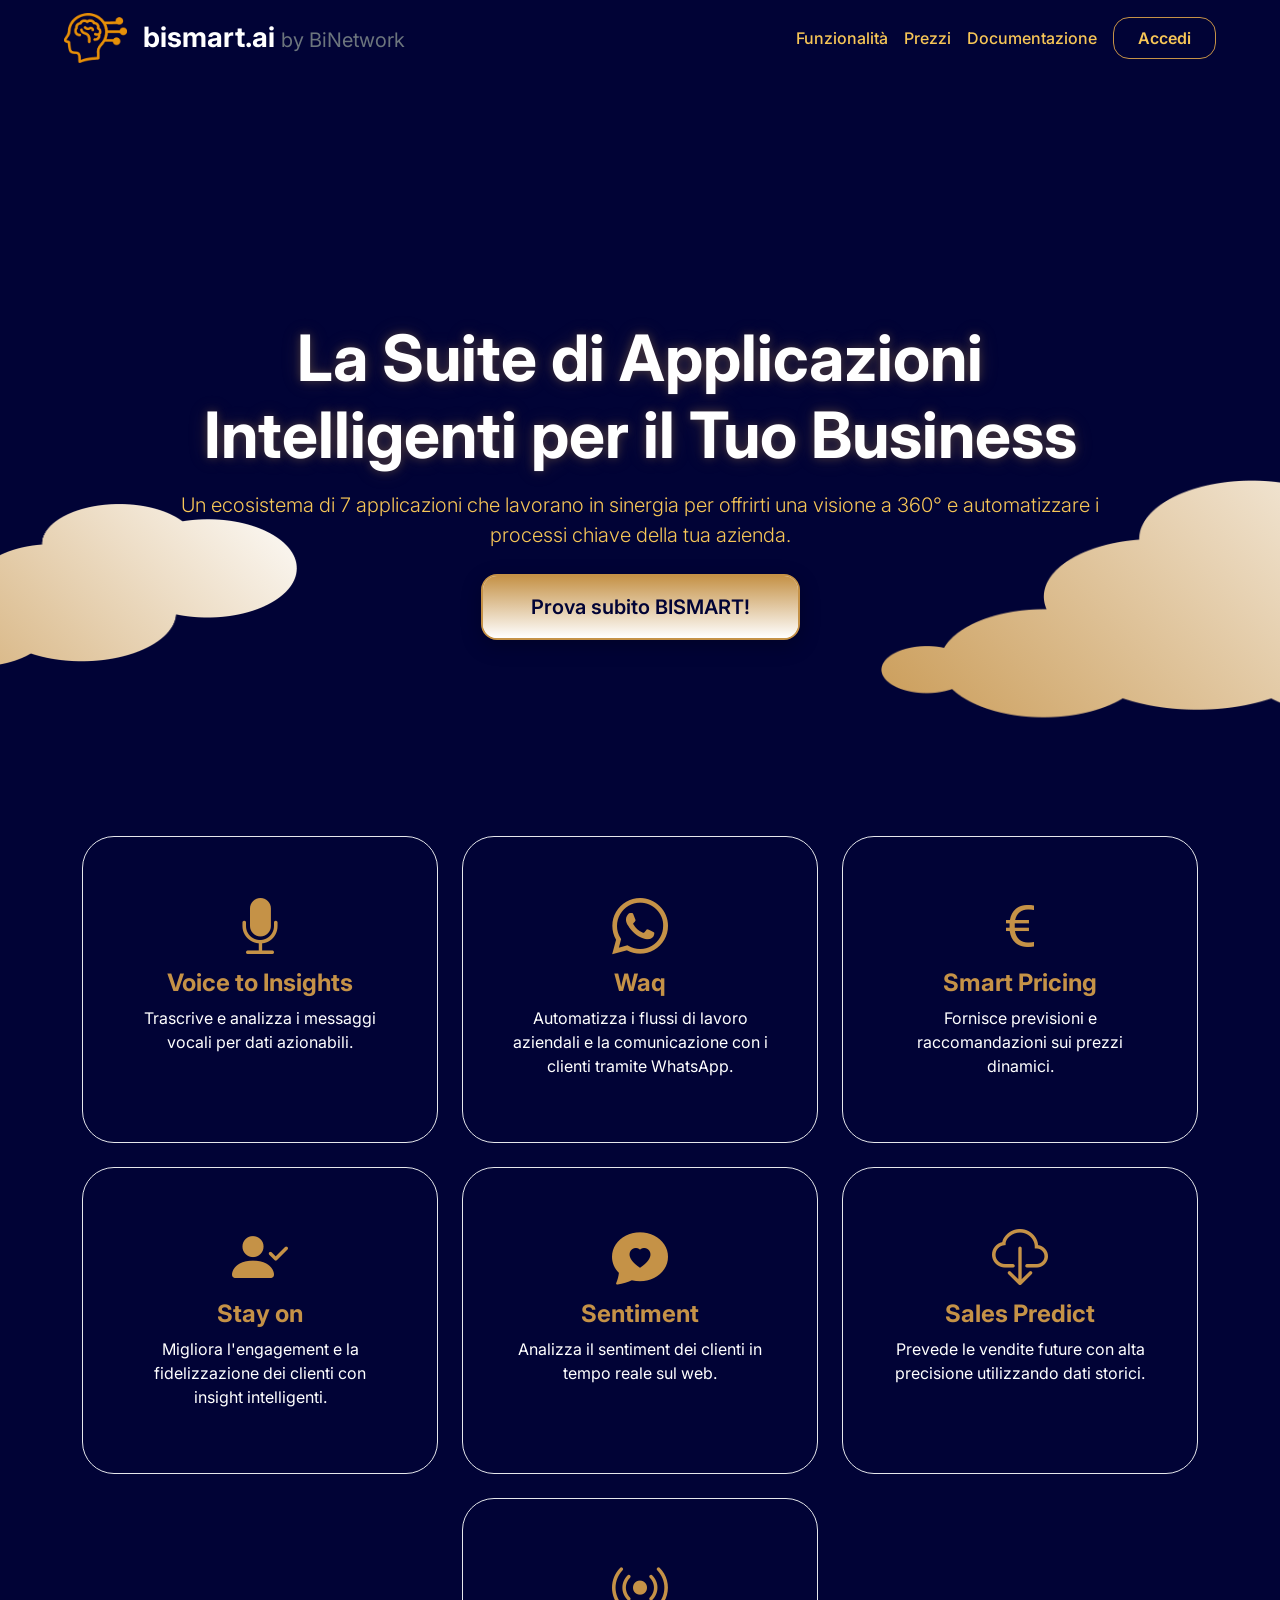
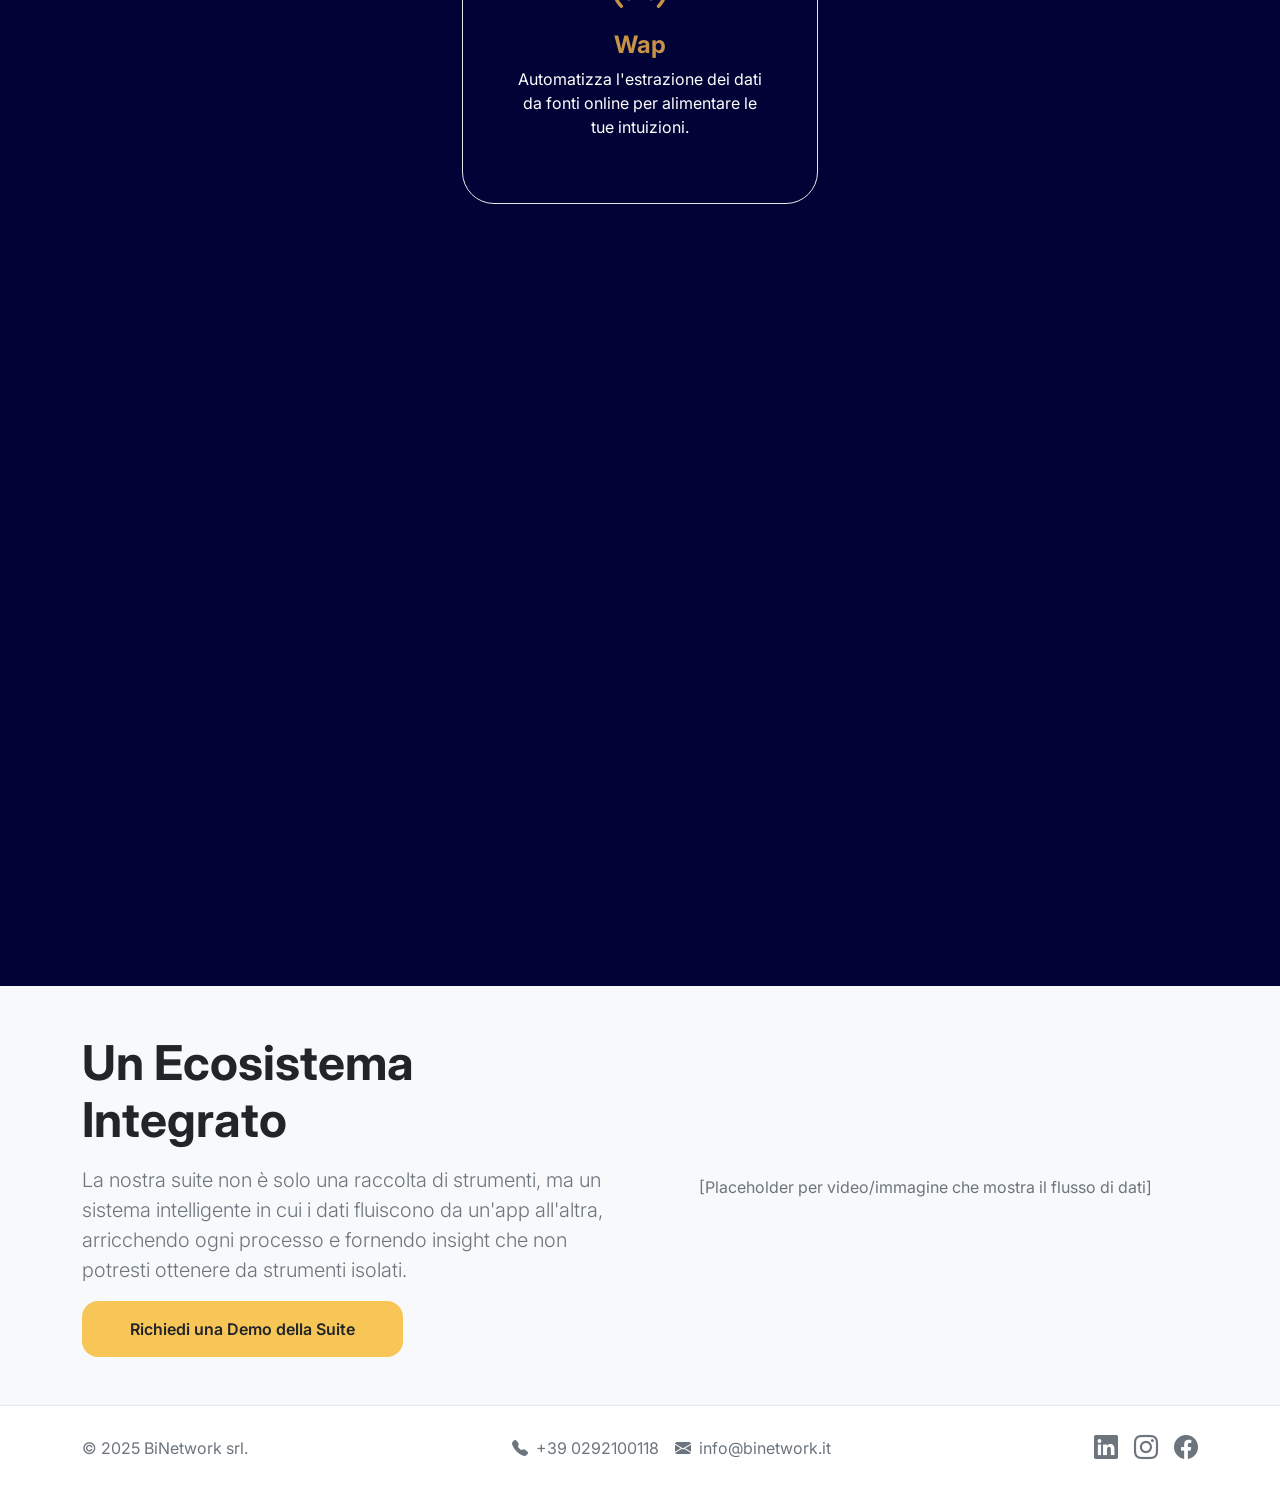
==== index.html @ 1cfdc27f "rimosso colore sfondo alle card" ====
<!DOCTYPE html>
<html lang="it" class="scroll-smooth">
<head>
    <meta charset="UTF-8">
    <meta name="viewport" content="width=device-width, initial-scale=1.0">
    <title>BiSmart - La Suite di Applicazioni Intelligenti</title>
    <link href="https://cdn.jsdelivr.net/npm/bootstrap@5.3.0/dist/css/bootstrap.min.css" rel="stylesheet">
    <link rel="stylesheet" href="https://cdn.jsdelivr.net/npm/bootstrap-icons@1.11.3/font/bootstrap-icons.min.css">
    <link href="https://fonts.googleapis.com/css2?family=Inter:wght@400;500;600;700&display=swap" rel="stylesheet">
    <link rel="stylesheet" href="style.css">
    <link rel="stylesheet" href="landing_page.css">
</head>
<body class="color-bg-primary">

    <nav class="navbar bg-transparent px-custom">
        <a class="navbar-brand d-flex align-items-center me-auto gap-3" href="#">
            <img src="images/logo_trasparente.png" alt="BiSmart Logo" height="50px">
            <h1 class="fs-3 fw-bold tracking-tight color-text-white">bismart.ai  <span class="fw-normal fs-5 color-text-secondary"> by BiNetwork</span></h1>
        </a>
        <div class="d-flex gap-3">
            <a href="#funzionalita" class="nav-link color-text-gold-light">Funzionalità</a>
            <a href="#prezzi" class="nav-link color-text-gold-light">Prezzi</a>
            <a href="#documentazione" class="nav-link color-text-gold-light">Documentazione</a>
            <a href="demo.html" class="btn btn-outline-secondary color-text-gold-light fw-semibold py-2 px-4 rounded-4 transition duration-300 color-btn-border">Accedi</a>
        </div>
    </nav>

    <div class="page-content-wrapper">
        <header class="hero-section text-center px-custom">
        <div class="container">
            <div class="hero-side-image hero-side-image-left">
                <div class="animated-wrapper">
                    <!-- <img src="Frame_15.svg" alt="Bar Chart Icon" > -->
                    <div class="cloud undefined" style="mask-image: url('images/cloud_sx.webp'); width: 512px;">
                        <div class="pearl pearl3"></div>
                    </div>
                </div>
            </div>
            <div class="hero-side-image hero-side-image-right">
                <div class="animated-wrapper">
                    <!-- <img src="Frame_16.svg" alt="Bar Chart Icon"> -->
                     <div class="cloud undefined" style="mask-image:  url('images/cloud_dx.webp');width: 660px;">
                        <div class="pearl pearl3"></div>
                    </div>
                </div>
            </div>
            <div style="max-width: 1000px;">
                <h1 class="display-3 fw-bolder mb-3 color-text-white text-shadow-effect">La Suite di Applicazioni Intelligenti per il Tuo Business</h1>
                <p class="lead color-text-gold-light mx-auto max-w-60rem mb-4">
                    Un ecosistema di 7 applicazioni che lavorano in sinergia per offrirti una visione a 360° e automatizzare i processi chiave della tua azienda.
                </p>
                <div class="d-flex flex-column flex-sm-row justify-content-center align-items-center gap-3">
                    <a href="#" class="btn btn-hero-primary color-text-primary fw-semibold py-3 px-5 rounded-4">
                        <span class="btn-content">Prova subito BISMART!</span>
                    </a>

                </div>
            </div>
        </div>
    </header>

    <main class="main-content">
        <section id="applicazioni" class="py-5 px-custom scroll-animate">
        <!-- <div class="container text-center mb-5">
            <h2 class="display-4 fw-bolder mb-3">Le Nostre 7 Applicazioni</h2>
            <p class="lead color-text-secondary mx-auto max-w-60rem">
                Ogni applicazione è pensata per risolvere un'esigenza specifica, ma insieme formano un ecosistema potente e integrato.
            </p>
        </div> -->
        <div class="container" style="margin-top: -120px;">
            <div class="row g-4 justify-content-center">
                <!-- Card per 7 applicazioni -->
                <div class="col-12 col-sm-6 col-lg-4">
                    <div class="card-base color-border-card p-5 rounded-5 text-center h-100 d-flex flex-column justify-content-between">
                        <div class="card-body">
                            <span class="feature-icon mb-4 color-text-gold"><i class="bi bi-mic-fill"></i></span>
                            <h3 class="fs-4 fw-bold mb-2 color-text-gold">Voice to Insights</h3>
                            <p class="color-text-white">Trascrive e analizza i messaggi vocali per dati azionabili.</p>
                        </div>
                        <!-- <a href="#" class="btn btn-link color-text-primary fw-semibold">Scopri di più</a> -->
                    </div>
                </div>
                <!-- Ripeti la card per le altre 6 applicazioni -->
                 <div class="col-12 col-sm-6 col-lg-4">
                    <div class="card-base color-border-card p-5 rounded-5 text-center h-100 d-flex flex-column justify-content-between">
                        <div class="card-body">
                            <span class="feature-icon mb-4 color-text-gold"><i class="bi bi-whatsapp"></i></span>
                            <h3 class="fs-4 fw-bold mb-2 color-text-gold">Waq</h3>
                            <p class="color-text-white">Automatizza i flussi di lavoro aziendali e la comunicazione con i clienti tramite WhatsApp.</p>
                        </div>
                         <!-- <a href="#" class="btn btn-link color-text-primary fw-semibold">Scopri di più</a> -->
                    </div>
                </div>
                 <div class="col-12 col-sm-6 col-lg-4">
                    <div class="card-base color-border-card p-5 rounded-5 text-center h-100 d-flex flex-column justify-content-between">
                        <div class="card-body">
                            <span class="feature-icon mb-4 color-text-gold"><i class="bi bi-currency-euro"></i></span>
                            <h3 class="fs-4 fw-bold mb-2 color-text-gold">Smart Pricing</h3>
                            <p class="color-text-white">Fornisce previsioni e raccomandazioni sui prezzi dinamici.</p>
                        </div>
                         <!-- <a href="#" class="btn btn-link color-text-primary fw-semibold">Scopri di più</a> -->
                    </div>
                </div>
                 <div class="col-12 col-sm-6 col-lg-4">
                    <div class="card-base color-border-card p-5 rounded-5 text-center h-100 d-flex flex-column justify-content-between">
                        <div class="card-body">
                            <span class="feature-icon mb-4 color-text-gold"><i class="bi bi-person-check-fill"></i></span>
                            <h3 class="fs-4 fw-bold mb-2 color-text-gold">Stay on</h3>
                            <p class="color-text-white">Migliora l'engagement e la fidelizzazione dei clienti con insight intelligenti.</p>
                        </div>
                         <!-- <a href="#" class="btn btn-link color-text-primary fw-semibold">Scopri di più</a> -->
                    </div>
                </div>
                 <div class="col-12 col-sm-6 col-lg-4">
                    <div class="card-base color-border-card p-5 rounded-5 text-center h-100 d-flex flex-column justify-content-between">
                        <div class="card-body">
                            <span class="feature-icon mb-4 color-text-gold"><i class="bi bi-chat-heart-fill"></i></span>
                            <h3 class="fs-4 fw-bold mb-2 color-text-gold">Sentiment</h3>
                            <p class="color-text-white">Analizza il sentiment dei clienti in tempo reale sul web.</p>
                        </div>
                         <!-- <a href="#" class="btn btn-link color-text-primary fw-semibold">Scopri di più</a> -->
                    </div>
                </div>
                 <div class="col-12 col-sm-6 col-lg-4">
                    <div class="card-base color-border-card p-5 rounded-5 text-center h-100 d-flex flex-column justify-content-between">
                        <div class="card-body">
                            <span class="feature-icon mb-4 color-text-gold"><i class="bi bi-cloud-download"></i></span>
                            <h3 class="fs-4 fw-bold mb-2 color-text-gold">Sales Predict</h3>
                            <p class="color-text-white">Prevede le vendite future con alta precisione utilizzando dati storici.</p>
                        </div>
                         <!-- <a href="#" class="btn btn-link color-text-primary fw-semibold">Scopri di più</a> -->
                    </div>
                </div>
                 <div class="col-12 col-sm-6 col-lg-4">
                    <div class="card-base color-border-card p-5 rounded-5 text-center h-100 d-flex flex-column justify-content-between">
                        <div class="card-body">
                            <span class="feature-icon mb-4 color-text-gold"><i class="bi bi-broadcast"></i></span>
                            <h3 class="fs-4 fw-bold mb-2 color-text-gold">Wap</h3>
                            <p class="color-text-white">Automatizza l'estrazione dei dati da fonti online per alimentare le tue intuizioni.</p>
                        </div>
                         <!-- <a href="#" class="btn btn-link color-text-primary fw-semibold">Scopri di più</a> -->
                    </div>
                </div>
            </div>
        </div>
    </section>

    <section id="use-cases" class="py-5 px-custom scroll-animate" style="visibility: hidden;">
        <div class="container text-center mb-5">
            <h2 class="display-4 fw-bolder mb-3">Casi d'Uso Integrati</h2>
            <p class="lead color-text-secondary mx-auto max-w-60rem">
                Scopri come le applicazioni BiSmart lavorano in sinergia per ottimizzare i tuoi processi aziendali.
            </p>
        </div>
        <div class="container">
            <div class="row">
                <div class="col-lg-8 mx-auto">
                    <div class="video-display-area color-bg-card color-border-card p-3 rounded-4 mb-4">
                        <!-- Placeholder for video/image content -->
                        <div id="video-content-1" class="video-content active">
                            <img src="https://via.placeholder.com/700x400/007bff/ffffff?text=Video+Caso+d'Uso+1" alt="Caso d'Uso 1" class="img-fluid rounded-3">
                            <p class="color-text-secondary mt-3">Descrizione del caso d'uso 1: Come Voice to Insights e Waq migliorano la comunicazione.</p>
                        </div>
                        <div id="video-content-2" class="video-content">
                            <img src="https://via.placeholder.com/700x400/28a745/ffffff?text=Video+Caso+d'Uso+2" alt="Caso d'Uso 2" class="img-fluid rounded-3">
                            <p class="color-text-secondary mt-3">Descrizione del caso d'uso 2: Ottimizzazione dei prezzi con Smart Pricing e Sales Predict.</p>
                        </div>
                        <div id="video-content-3" class="video-content">
                            <img src="https://via.placeholder.com/700x400/ffc107/ffffff?text=Video+Caso+d'Uso+3" alt="Caso d'Uso 3" class="img-fluid rounded-3">
                            <p class="color-text-secondary mt-3">Descrizione del caso d'uso 3: Analisi del sentiment e fidelizzazione clienti con Sentiment e Stay on.</p>
                        </div>
                    </div>
                    <div class="tabs-container d-flex justify-content-center flex-wrap gap-2">
                        <button class="tab-button btn btn-outline-secondary active" data-target="video-content-1">Comunicazione Integrata</button>
                        <button class="tab-button btn btn-outline-secondary" data-target="video-content-2">Strategie di Vendita</button>
                        <button class="tab-button btn btn-outline-secondary" data-target="video-content-3">Customer Experience</button>
                    </div>
                </div>
            </div>
        </div>
    </section>

    <section id="suite" class="py-5 px-custom bg-light scroll-animate">
        <div class="container">
            <div class="row align-items-center">
                <div class="col-md-6">
                    <h2 class="display-5 fw-bolder mb-3">Un Ecosistema Integrato</h2>
                    <p class="lead color-text-secondary">La nostra suite non è solo una raccolta di strumenti, ma un sistema intelligente in cui i dati fluiscono da un'app all'altra, arricchendo ogni processo e fornendo insight che non potresti ottenere da strumenti isolati.</p>
                    <a href="demo.html" class="btn btn-primary color-bg-primary-btn fw-semibold py-3 px-5 rounded-4">Richiedi una Demo della Suite</a>
                </div>
                <div class="col-md-6 text-center">
                    <!-- Placeholder for an image or video -->
                    <p class="color-text-secondary">[Placeholder per video/immagine che mostra il flusso di dati]</p>
                </div>
            </div>
        </div>
            </section>
        </main>
    </div>

    <footer class="footer color-bg-primary py-4 px-custom">        <div class="container d-flex flex-column flex-md-row justify-content-between align-items-center">
            <div class="d-flex flex-column flex-md-row align-items-center mb-3 mb-md-0">
                <p class="mb-0 color-text-secondary">&copy; 2025 BiNetwork srl.</p>
            </div>
            <div class="d-flex flex-column flex-md-row align-items-center mb-3 mb-md-0">
                <p class="mb-0 color-text-secondary"><i class="bi bi-telephone-fill me-2"></i>+39 0292100118</p>
                <p class="mb-0 color-text-secondary ms-md-3"><i class="bi bi-envelope-fill me-2"></i>info@binetwork.it</p>
            </div>
            <div class="d-flex gap-3">
                <a href="#" class="social-icon"><i class="bi bi-linkedin"></i></a>
                <a href="#" class="social-icon"><i class="bi bi-instagram"></i></a>
                <a href="#" class="social-icon"><i class="bi bi-facebook"></i></a>
            </div>
        </div>
    </footer>

    <script src="https://cdn.jsdelivr.net/npm/bootstrap@5.3.0/dist/js/bootstrap.bundle.min.js"></script>
    <script src="landing_page.js"></script>
</body>
</html>
---- style.css ----
:root {
    --bismart-blue: #010336;
    --bismart-gold: #c59247;
    --bismart-gold-gradient:  linear-gradient(45deg, #c59247, #ffffff);
    --bismart-gold-gradient-to-bottom:  linear-gradient(to bottom, #c59247, #ffffff);
    --bismart-gold-light:  #f7c657;
    
}
body {
    font-family: 'Inter', sans-serif;
    display: flex;
    flex-direction: column;
    min-height: 100vh;
}


/* --- Styles from index_2.html (Light Palette) --- */
.color-bg-primary { background-color: #FFFFFF; }
.color-bg-card { background: #FFFFFF; }
.color-border-card { border: 1px solid #E5E7EB; }
.color-text-primary { color: var(--bismart-blue); }
.color-text-secondary { color: #6c757d; }
.color-text-white { color: #FFFFFF; }
.color-text-gold { color: var(--bismart-gold); }
.color-text-gold-light { color: var(--bismart-gold-light); }
.color-text-dark-blue { color: #2a4e69; }
.color-btn-border { border-color: #C59247 !important; }

.cta-btn {
    background-color: #C59247;
    color: #2a4e69;
    transition: background-color 0.3s ease, box-shadow 0.3s ease, color 0.3s ease;
}
.cta-btn:hover {
    background-color: #d19f5a;
    color: #fff;
    box-shadow: 0 0 15px rgba(197, 146, 71, 0.6);
}

/* .btn-hero-primary {
    background: var(--bismart-gold-gradient-to-bottom); 
    color: var(--bismart-blue); 
    border: 2px solid var(--bismart-gold); 
    transition: all 0.6s ease;
    box-shadow: 0 6px 20px rgba(0, 0, 0, 0.25); 
}

.btn-hero-primary:hover {
    background: white;
    border-color: var(--bismart-gold); 
    box-shadow: 0 4px 15px rgba(0, 0, 0, 0.2); 
    transform: translateY(0);
} */

/* 1. Stile Base del Bottone (Contenitore) */
.btn-hero-primary {
    /* Colore finale (di hover) come background principale */
    background: white; 
    color: var(--bismart-blue);
    border: 2px solid var(--bismart-gold);
    
    /* Durata della transizione per tutte le proprietà animabili (border, shadow, transform) */
    transition: all 0.6s ease;
    
    box-shadow: 0 6px 20px rgba(0, 0, 0, 0.25);
    position: relative; 
    overflow: hidden; 
}

/* 2. Pseudo-elemento (Overlay Gradiente) */
.btn-hero-primary::before {
    content: '';
    position: absolute;
    top: 0;
    left: 0;
    width: 100%;
    height: 100%;
    /* Gradiente iniziale da far sparire */
    background: var(--bismart-gold-gradient-to-bottom); 
    
    z-index: 2; /* Sotto il contenuto */
    /* Transizione solo sull'opacità per l'effetto smooth */
    transition: opacity 0.6s ease; 
}

/* 3. Contenuto del Bottone (Per Visibilità del Testo) */
.btn-hero-primary .btn-content {
    /* Forziamo il testo ad essere sopra l'overlay */
    position: relative;
    z-index: 3;
    font-size: 1.25rem; /* Aumenta la dimensione del font */
}

/* 4. Stato Hover (Contenitore) */
.btn-hero-primary:hover {
    /* Queste proprietà DEVONO essere presenti per la transizione fluida */
    
    /* Il colore/gradiente dello sfondo è gestito dalla scomparsa di ::before */
    color: white;
    
    /* Bordo di hover */
    border-color: var(--bismart-gold); 
    
    /* Ombra di hover (più leggera) */
    box-shadow: 0 4px 15px rgba(0, 0, 0, 0.2); 
    
    /* Nessun sollevamento */
    transform: translateY(0);
}

/* All'hover, l'overlay gradiente si dissolve */
.btn-hero-primary:hover::before {
    opacity: 0; 
}

.card-base {
    transition: transform 0.3s ease, box-shadow 0.3s ease;
}
.card-base:hover {
    transform: translateY(-8px) scale(1.03);
    box-shadow: 0 10px 20px rgba(0, 0, 0, 0.1);
}

.feature-icon {
    font-size: 3.5rem;
}

.px-custom {
    padding-left: 2rem;
    padding-right: 2rem;
}
@media (min-width: 768px) {
    .px-custom {
        padding-left: 4rem;
        padding-right: 4rem;
    }
}

.text-shadow-effect {
    text-shadow: 0 0 10px rgba(197, 146, 71, 0.3), 0 0 20px rgba(197, 146, 71, 0.2);
}

.max-w-60rem {
    max-width: 60rem;
}

.footer {
    border-top: 1px solid #E5E7EB;
    margin-top: auto; /* This pushes the footer to the bottom */
}

.social-icon i {
    font-size: 1.5rem;
    color: #6c757d;
    transition: color 0.3s ease;
}

.social-icon:hover i {
    color: #C59247;
}

/* --- Form Styles --- */
.form-step {
    animation: fadeIn 0.5s;
}

@keyframes fadeIn {
    from { opacity: 0; }
    to { opacity: 1; }
}

.list-group-item {
    background-color: #F8F9FA;
    border-color: #E5E7EB;
    color: #2a4e69;
}

.form-control {
    background-color: #F8F9FA;
    border-color: #E5E7EB;
    color: #2a4e69;
}

.form-control:focus {
    background-color: #fff;
    border-color: #C59247;
    box-shadow: 0 0 0 0.25rem rgba(197, 146, 71, 0.25);
    color: #2a4e69;
}

/* Specific styles for demo form list items */
.form-app-selection .list-group-item {
    background-color: transparent;
    border: none;
}
---- landing_page.css ----
/* Import existing styles */
/* @import url('style.css'); */

/* Sticky Navbar */
.navbar {
    position: sticky;
    top: 0;
    z-index: 1000; /* Ensure it's above other content */
    background-color: var(--bismart-blue) !important;
    transition: all 0.3s ease-in-out; /* Smooth transition for changes */
    padding-top:0.5rem; /* Reduced vertical padding */
    padding-bottom: 0.5rem; /* Reduced vertical padding */
}

.navbar-brand img {
    transition: height 0.3s ease-in-out; /* Smooth transition for logo size */
}

.navbar.navbar-scrolled {
    box-shadow: 0 2px 10px rgba(0, 0, 0, 0.1); /* Add shadow when scrolled */
    padding-top: 0.5rem; /* Even less padding when scrolled */
    padding-bottom: 0.5rem; /* Even less padding when scrolled */
    background-color: var(--bismart-blue) !important; /* Explicitly set opaque background when scrolled */
}

.navbar .d-flex.gap-3 {
    align-items: center; /* Align menu items and button vertically */
}

.navbar-brand h1 {
    margin-bottom: 0; /* Remove default bottom margin from h1 */
}
.page-content-wrapper{
    background-color: var(--bismart-blue);
}

/* Sticky Hero & Fade on Scroll */
.hero-section {
    position: sticky;
    top: 0;
    height: calc(100vh - 92px);
    overflow: hidden; /* Hide overflowing side images */
    /* background-color: #57574c; */
}

.hero-section .container {
    position: relative; /* New: Make container relative for absolute positioning of icons */
    height: 100%; /* Allow container to take full height of hero */
    display: flex;
    flex-direction: column;
    justify-content: center;
    align-items: center;
}

.hero-side-image {
    position: absolute;
    /* transform: translateY(-50%); */
    top: 50%;
}

.hero-side-image-left {
    left: -25%; /* Position relative to container */
}

.hero-side-image-right {
    right: -29%; /* Position relative to container */
}

.cloud{
    mask-size: contain;
    mask-repeat: no-repeat;
    aspect-ratio: 2;
}
.pearl {
    background: var(--bismart-gold-gradient);
    width: 100%;
    height: 100%;
}




.main-content {
    position: relative;
    background-color: var(--color-bg-primary); /* Ensure it has a background */
}

/* Card hover effect */
.card-base {
    transition: transform 0.3s ease, box-shadow 0.3s ease;
}

.card-base:hover {
    transform: translateY(-10px);
    box-shadow: 0 20px 25px -5px rgba(0, 0, 0, 0.1), 0 10px 10px -5px rgba(0, 0, 0, 0.04);
}

/* Custom button style for primary CTA */
.btn-primary.color-bg-primary-btn {
    background-color: #f7c657; /* gold color from your palette */
    color: var(--color-bg-primary);
    border: none;
}

.btn-primary.color-bg-primary-btn:hover {
    background-color: #f8d27c;
}

.nav-link {
    font-weight: 500;
}

/* Video Component Styles */
.video-display-area {
    width: 100%;
    max-width: 900px; /* Increased max-width */
    margin: 0 auto; /* Center the container */
    aspect-ratio: 16 / 9; /* Maintain a 16:9 aspect ratio */
    display: flex;
    align-items: center;
    justify-content: center;
    position: relative;
    overflow: hidden; /* Hide overflowing content */
}

.video-content {
    display: none;
    width: 100%;
    height: 100%;
    text-align: center;
}

.video-content.active {
    display: block;
}

.video-content img {
    width: 100%;
    height: 100%;
    object-fit: cover; /* Ensure the image covers the area */
}

.tab-button {
    border-color: var(--color-border-card);
    color: var(--color-text-secondary);
    transition: all 0.3s ease;
}

.tab-button.active,
.tab-button:hover {
    background-color: var(--color-bg-primary);
    color: var(--color-text-primary);
    border-color: var(--color-text-primary);
}

@keyframes spostamentoOrizzontale {
    0% {
        transform: translateX(0);
    }
    50% {
        transform: translateX(-10px); /* Sposta a sinistra di 10px */
    }
    100% {
        transform: translateX(0);
    }
}

.animated-wrapper {
    animation: spostamentoOrizzontale 4s ease-in-out infinite alternate;
}
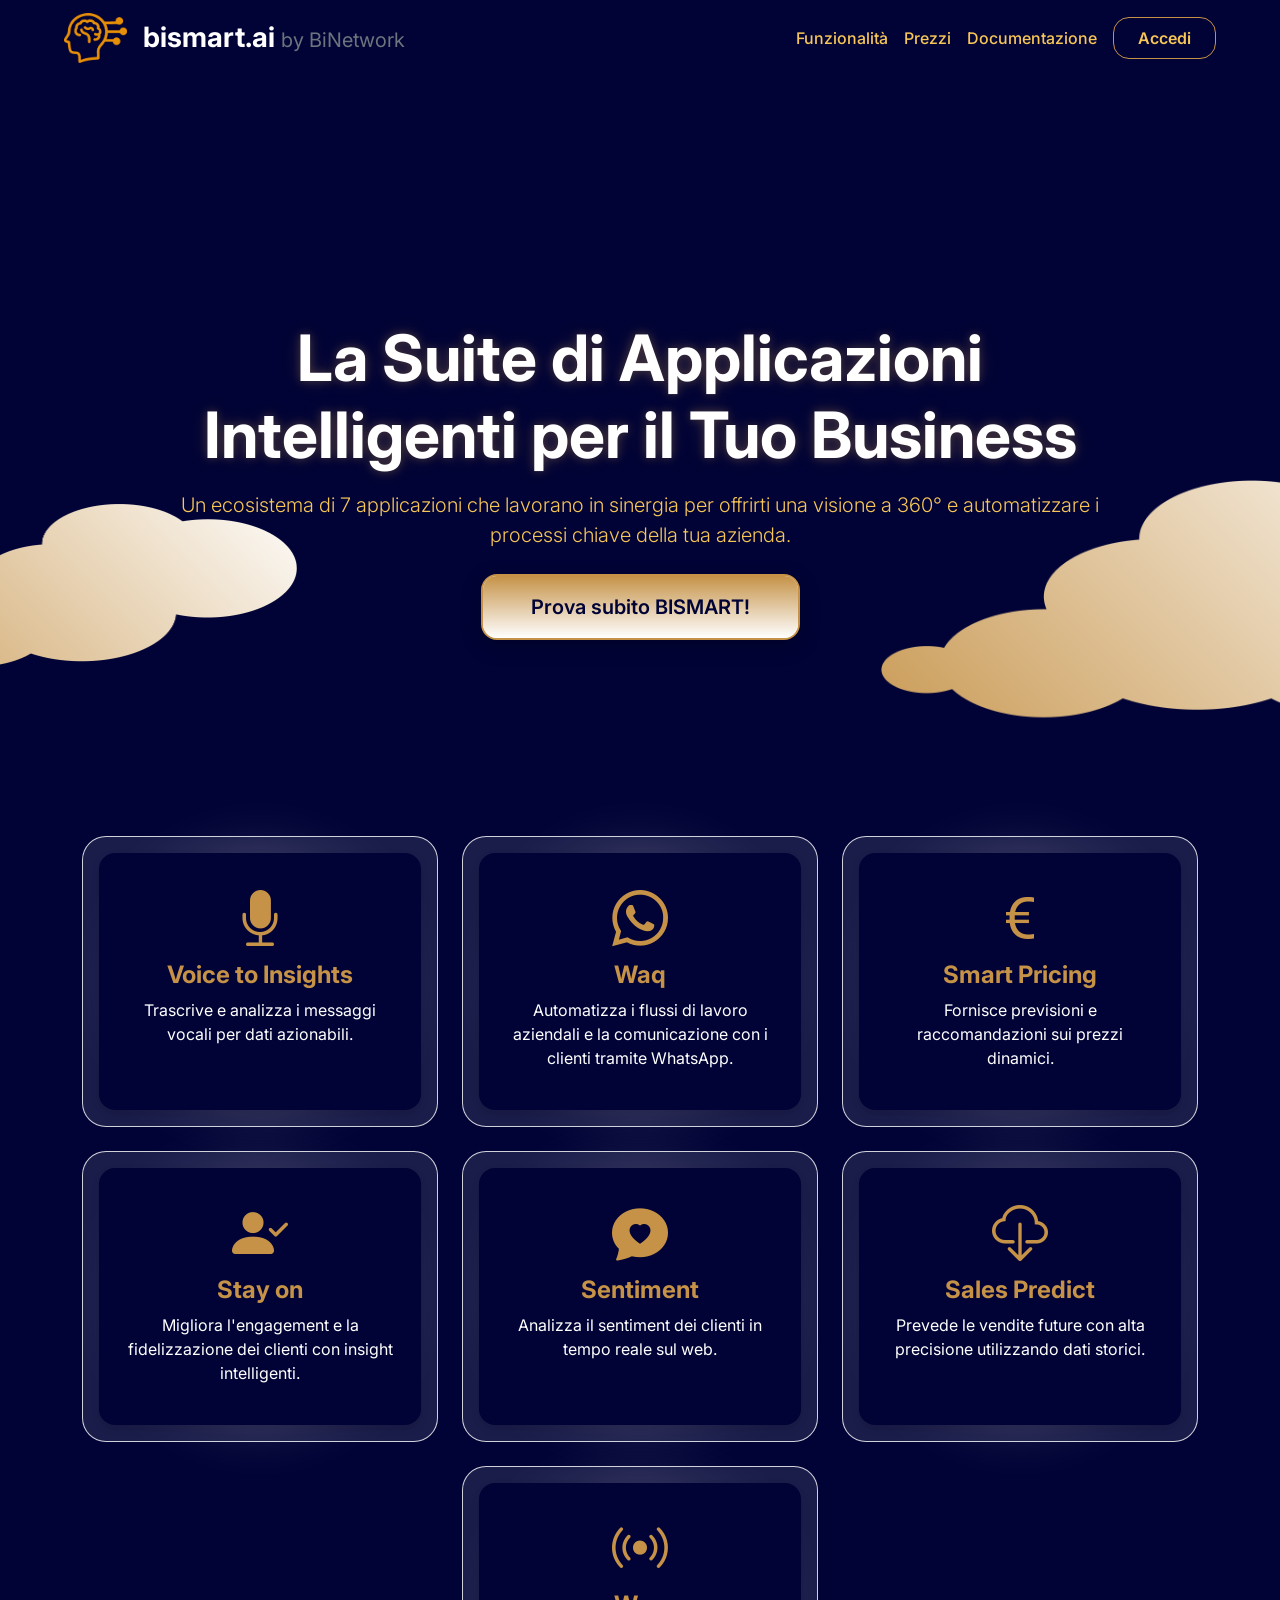
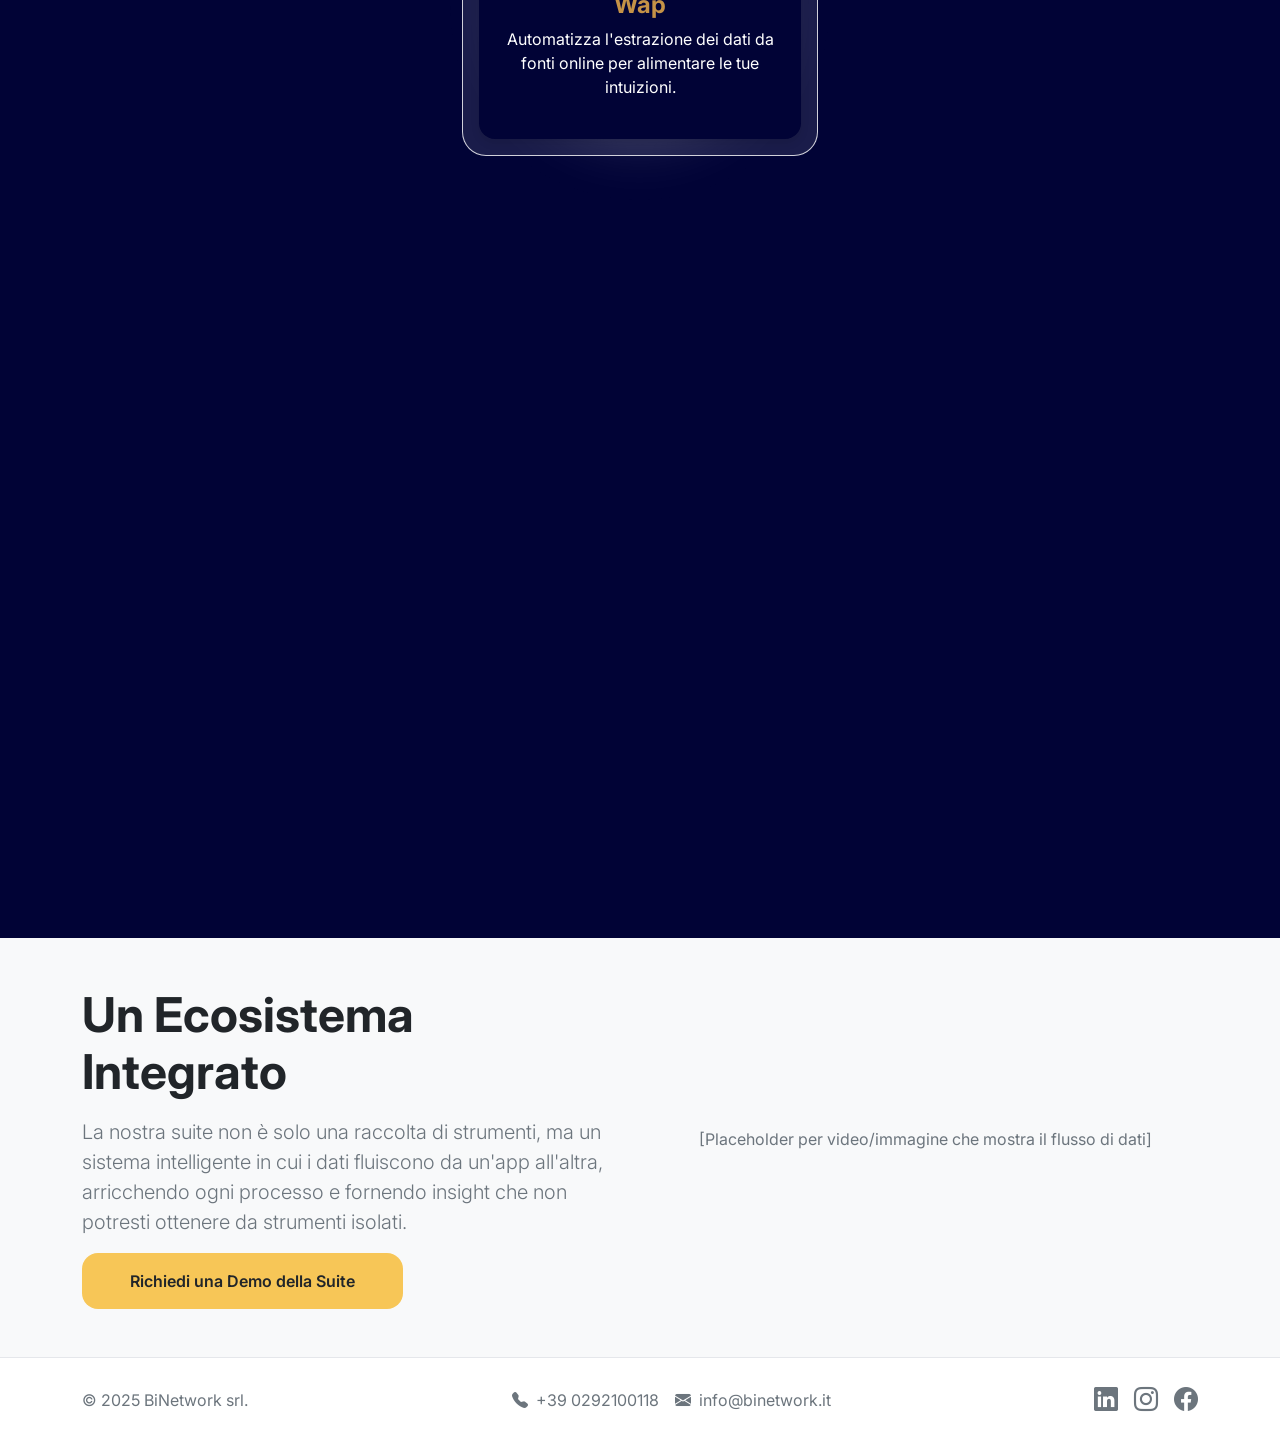
==== commit f63788c5: "aggiunto bordo alle card" ====
--- a/index.html
+++ b/index.html
@@ -71,74 +71,87 @@
             <div class="row g-4 justify-content-center">
                 <!-- Card per 7 applicazioni -->
                 <div class="col-12 col-sm-6 col-lg-4">
-                    <div class="card-base color-border-card p-5 rounded-5 text-center h-100 d-flex flex-column justify-content-between">
-                        <div class="card-body">
-                            <span class="feature-icon mb-4 color-text-gold"><i class="bi bi-mic-fill"></i></span>
-                            <h3 class="fs-4 fw-bold mb-2 color-text-gold">Voice to Insights</h3>
-                            <p class="color-text-white">Trascrive e analizza i messaggi vocali per dati azionabili.</p>
-                        </div>
-                        <!-- <a href="#" class="btn btn-link color-text-primary fw-semibold">Scopri di più</a> -->
-                    </div>
-                </div>
-                <!-- Ripeti la card per le altre 6 applicazioni -->
-                 <div class="col-12 col-sm-6 col-lg-4">
-                    <div class="card-base color-border-card p-5 rounded-5 text-center h-100 d-flex flex-column justify-content-between">
-                        <div class="card-body">
-                            <span class="feature-icon mb-4 color-text-gold"><i class="bi bi-whatsapp"></i></span>
-                            <h3 class="fs-4 fw-bold mb-2 color-text-gold">Waq</h3>
-                            <p class="color-text-white">Automatizza i flussi di lavoro aziendali e la comunicazione con i clienti tramite WhatsApp.</p>
-                        </div>
-                         <!-- <a href="#" class="btn btn-link color-text-primary fw-semibold">Scopri di più</a> -->
-                    </div>
-                </div>
-                 <div class="col-12 col-sm-6 col-lg-4">
-                    <div class="card-base color-border-card p-5 rounded-5 text-center h-100 d-flex flex-column justify-content-between">
-                        <div class="card-body">
-                            <span class="feature-icon mb-4 color-text-gold"><i class="bi bi-currency-euro"></i></span>
-                            <h3 class="fs-4 fw-bold mb-2 color-text-gold">Smart Pricing</h3>
-                            <p class="color-text-white">Fornisce previsioni e raccomandazioni sui prezzi dinamici.</p>
-                        </div>
-                         <!-- <a href="#" class="btn btn-link color-text-primary fw-semibold">Scopri di più</a> -->
-                    </div>
-                </div>
-                 <div class="col-12 col-sm-6 col-lg-4">
-                    <div class="card-base color-border-card p-5 rounded-5 text-center h-100 d-flex flex-column justify-content-between">
-                        <div class="card-body">
-                            <span class="feature-icon mb-4 color-text-gold"><i class="bi bi-person-check-fill"></i></span>
-                            <h3 class="fs-4 fw-bold mb-2 color-text-gold">Stay on</h3>
-                            <p class="color-text-white">Migliora l'engagement e la fidelizzazione dei clienti con insight intelligenti.</p>
-                        </div>
-                         <!-- <a href="#" class="btn btn-link color-text-primary fw-semibold">Scopri di più</a> -->
-                    </div>
-                </div>
-                 <div class="col-12 col-sm-6 col-lg-4">
-                    <div class="card-base color-border-card p-5 rounded-5 text-center h-100 d-flex flex-column justify-content-between">
-                        <div class="card-body">
-                            <span class="feature-icon mb-4 color-text-gold"><i class="bi bi-chat-heart-fill"></i></span>
-                            <h3 class="fs-4 fw-bold mb-2 color-text-gold">Sentiment</h3>
-                            <p class="color-text-white">Analizza il sentiment dei clienti in tempo reale sul web.</p>
-                        </div>
-                         <!-- <a href="#" class="btn btn-link color-text-primary fw-semibold">Scopri di più</a> -->
-                    </div>
-                </div>
-                 <div class="col-12 col-sm-6 col-lg-4">
-                    <div class="card-base color-border-card p-5 rounded-5 text-center h-100 d-flex flex-column justify-content-between">
-                        <div class="card-body">
-                            <span class="feature-icon mb-4 color-text-gold"><i class="bi bi-cloud-download"></i></span>
-                            <h3 class="fs-4 fw-bold mb-2 color-text-gold">Sales Predict</h3>
-                            <p class="color-text-white">Prevede le vendite future con alta precisione utilizzando dati storici.</p>
-                        </div>
-                         <!-- <a href="#" class="btn btn-link color-text-primary fw-semibold">Scopri di più</a> -->
-                    </div>
-                </div>
-                 <div class="col-12 col-sm-6 col-lg-4">
-                    <div class="card-base color-border-card p-5 rounded-5 text-center h-100 d-flex flex-column justify-content-between">
-                        <div class="card-body">
-                            <span class="feature-icon mb-4 color-text-gold"><i class="bi bi-broadcast"></i></span>
-                            <h3 class="fs-4 fw-bold mb-2 color-text-gold">Wap</h3>
-                            <p class="color-text-white">Automatizza l'estrazione dei dati da fonti online per alimentare le tue intuizioni.</p>
-                        </div>
-                         <!-- <a href="#" class="btn btn-link color-text-primary fw-semibold">Scopri di più</a> -->
+                    <div class="card-frame">
+                        <div class="card-base text-center h-100 d-flex flex-column justify-content-between p-4">
+                            <div class="card-body">
+                                <span class="feature-icon mb-4 color-text-gold"><i class="bi bi-mic-fill"></i></span>
+                                <h3 class="fs-4 fw-bold mb-2 color-text-gold">Voice to Insights</h3>
+                                <p class="color-text-white">Trascrive e analizza i messaggi vocali per dati azionabili.</p>
+                            </div>
+                            <!-- <a href="#" class="btn btn-link color-text-primary fw-semibold">Scopri di più</a> -->
+                        </div>
+                    </div>
+                </div>
+                <div class="col-12 col-sm-6 col-lg-4">
+                    <div class="card-frame">
+                        <div class="card-base text-center h-100 d-flex flex-column justify-content-between p-4">
+                            <div class="card-body">
+                                <span class="feature-icon mb-4 color-text-gold"><i class="bi bi-whatsapp"></i></span>
+                                <h3 class="fs-4 fw-bold mb-2 color-text-gold">Waq</h3>
+                                <p class="color-text-white">Automatizza i flussi di lavoro aziendali e la comunicazione con i clienti tramite WhatsApp.</p>
+                            </div>
+                            <!-- <a href="#" class="btn btn-link color-text-primary fw-semibold">Scopri di più</a> -->
+                        </div>
+                    </div>
+                </div>
+                <div class="col-12 col-sm-6 col-lg-4">
+                    <div class="card-frame">
+                        <div class="card-base text-center h-100 d-flex flex-column justify-content-between p-4">
+                            <div class="card-body">
+                                <span class="feature-icon mb-4 color-text-gold"><i class="bi bi-currency-euro"></i></span>
+                                <h3 class="fs-4 fw-bold mb-2 color-text-gold">Smart Pricing</h3>
+                                <p class="color-text-white">Fornisce previsioni e raccomandazioni sui prezzi dinamici.</p>
+                            </div>
+                            <!-- <a href="#" class="btn btn-link color-text-primary fw-semibold">Scopri di più</a> -->
+                        </div>
+                    </div>
+                </div>
+                <div class="col-12 col-sm-6 col-lg-4">
+                    <div class="card-frame">
+                        <div class="card-base text-center h-100 d-flex flex-column justify-content-between p-4">
+                            <div class="card-body">
+                                <span class="feature-icon mb-4 color-text-gold"><i class="bi bi-person-check-fill"></i></span>
+                                <h3 class="fs-4 fw-bold mb-2 color-text-gold">Stay on</h3>
+                                <p class="color-text-white">Migliora l'engagement e la fidelizzazione dei clienti con insight intelligenti.</p>
+                            </div>
+                            <!-- <a href="#" class="btn btn-link color-text-primary fw-semibold">Scopri di più</a> -->
+                        </div>
+                    </div>
+                </div>
+                <div class="col-12 col-sm-6 col-lg-4">
+                    <div class="card-frame">
+                        <div class="card-base text-center h-100 d-flex flex-column justify-content-between p-4">
+                            <div class="card-body">
+                                <span class="feature-icon mb-4 color-text-gold"><i class="bi bi-chat-heart-fill"></i></span>
+                                <h3 class="fs-4 fw-bold mb-2 color-text-gold">Sentiment</h3>
+                                <p class="color-text-white">Analizza il sentiment dei clienti in tempo reale sul web.</p>
+                            </div>
+                            <!-- <a href="#" class="btn btn-link color-text-primary fw-semibold">Scopri di più</a> -->
+                        </div>
+                    </div>
+                </div>
+                <div class="col-12 col-sm-6 col-lg-4">
+                    <div class="card-frame">
+                        <div class="card-base text-center h-100 d-flex flex-column justify-content-between p-4">
+                            <div class="card-body">
+                                <span class="feature-icon mb-4 color-text-gold"><i class="bi bi-cloud-download"></i></span>
+                                <h3 class="fs-4 fw-bold mb-2 color-text-gold">Sales Predict</h3>
+                                <p class="color-text-white">Prevede le vendite future con alta precisione utilizzando dati storici.</p>
+                            </div>
+                            <!-- <a href="#" class="btn btn-link color-text-primary fw-semibold">Scopri di più</a> -->
+                        </div>
+                    </div>
+                </div>
+                <div class="col-12 col-sm-6 col-lg-4">
+                    <div class="card-frame">
+                        <div class="card-base text-center h-100 d-flex flex-column justify-content-between p-4">
+                            <div class="card-body">
+                                <span class="feature-icon mb-4 color-text-gold"><i class="bi bi-broadcast"></i></span>
+                                <h3 class="fs-4 fw-bold mb-2 color-text-gold">Wap</h3>
+                                <p class="color-text-white">Automatizza l'estrazione dei dati da fonti online per alimentare le tue intuizioni.</p>
+                            </div>
+                            <!-- <a href="#" class="btn btn-link color-text-primary fw-semibold">Scopri di più</a> -->
+                        </div>
                     </div>
                 </div>
             </div>
--- a/style.css
+++ b/style.css
@@ -17,7 +17,7 @@
 /* --- Styles from index_2.html (Light Palette) --- */
 .color-bg-primary { background-color: #FFFFFF; }
 .color-bg-card { background: #FFFFFF; }
-.color-border-card { border: 1px solid #E5E7EB; }
+.color-border-card { border: 2px solid var(--bismart-gold); }
 .color-text-primary { color: var(--bismart-blue); }
 .color-text-secondary { color: #6c757d; }
 .color-text-white { color: #FFFFFF; }
@@ -115,10 +115,36 @@
 
 .card-base {
     transition: transform 0.3s ease, box-shadow 0.3s ease;
+    box-shadow: 0 4px 8px rgba(0, 0, 0, 0.1);
 }
 .card-base:hover {
     transform: translateY(-8px) scale(1.03);
-    box-shadow: 0 10px 20px rgba(0, 0, 0, 0.1);
+    box-shadow: 0 12px 24px rgba(0, 0, 0, 0.2);
+}
+
+/* Stili per la cornice speciale ispirati a lp-HeroCarousel-content */
+.card-special-frame {
+    position: relative; /* Necessario per posizionare il pseudo-elemento */
+    background: hsla(0,0%,100%,.05); /* Sfondo leggermente trasparente */
+    border: 1px solid var(--bismart-gold); /* Bordo dorato */
+    overflow: hidden; /* Nasconde l'overflow del pseudo-elemento */
+}
+
+.card-special-frame::before {
+    content: "";
+    position: absolute;
+    top: 0;
+    left: 0;
+    z-index: -2; /* Posiziona dietro il contenuto */
+    width: 100%;
+    height: 100%;
+    pointer-events: none;
+    background: radial-gradient(141.53% 114.68% at 87.46% 55.27%, var(--bismart-gold) 36.75%, rgba(14, 10, 162, 0) 100%); /* Gradiente dorato */
+    filter: blur(30px); /* Sfocatura per l'effetto glow */
+    border-radius: inherit; /* Eredita il border-radius dal genitore */
+    opacity: .6; /* Opacità regolata */
+    transform: scale(1.1); /* Leggermente più grande per un glow più ampio */
+    mix-blend-mode: screen; /* Modalità di fusione per un effetto luminoso */
 }
 
 .feature-icon {
@@ -193,3 +219,46 @@
     background-color: transparent;
     border: none;
 }
+
+/* Stili per la cornice speciale delle card */
+.card-frame {
+    /* 1. Bordo esterno */
+    border: 1px solid rgba(255, 255, 255, 0.8); /* Bordo bianco */
+
+    /* 2. Spazio dove apparirà lo sfondo trasparente */
+    padding: 1rem; /* Cornice più stretta */
+
+    /* 3. Sfondo semi-trasparente (la "superficie") */
+    background: rgba(255, 255, 255, 0.1); /* Bianco con 10% opacità */
+
+    border-radius: 1.5rem; /* Corrisponde a rounded-5 */
+    position: relative;
+    z-index: 1;
+    height: 100%;
+}
+
+/* 4. Effetto GLOW esterno */
+.card-frame::before {
+    content: "";
+    position: absolute;
+    top: 50%;
+    left: 50%;
+    transform: translate(-50%, -50%);
+    z-index: -1;
+    width: 110%;
+    height: 110%;
+    pointer-events: none;
+    background: radial-gradient(
+        circle,
+        white, /* Glow bianco */
+        transparent 60%
+    );
+    filter: blur(30px);
+    opacity: 0.5;
+}
+
+.card-frame .card-base {
+    background: var(--bismart-blue); /* Sfondo del contenuto effettivo */
+    border-radius: 1rem; /* Angoli del figlio, leggermente inferiori al parente */
+    height: 100%;
+}
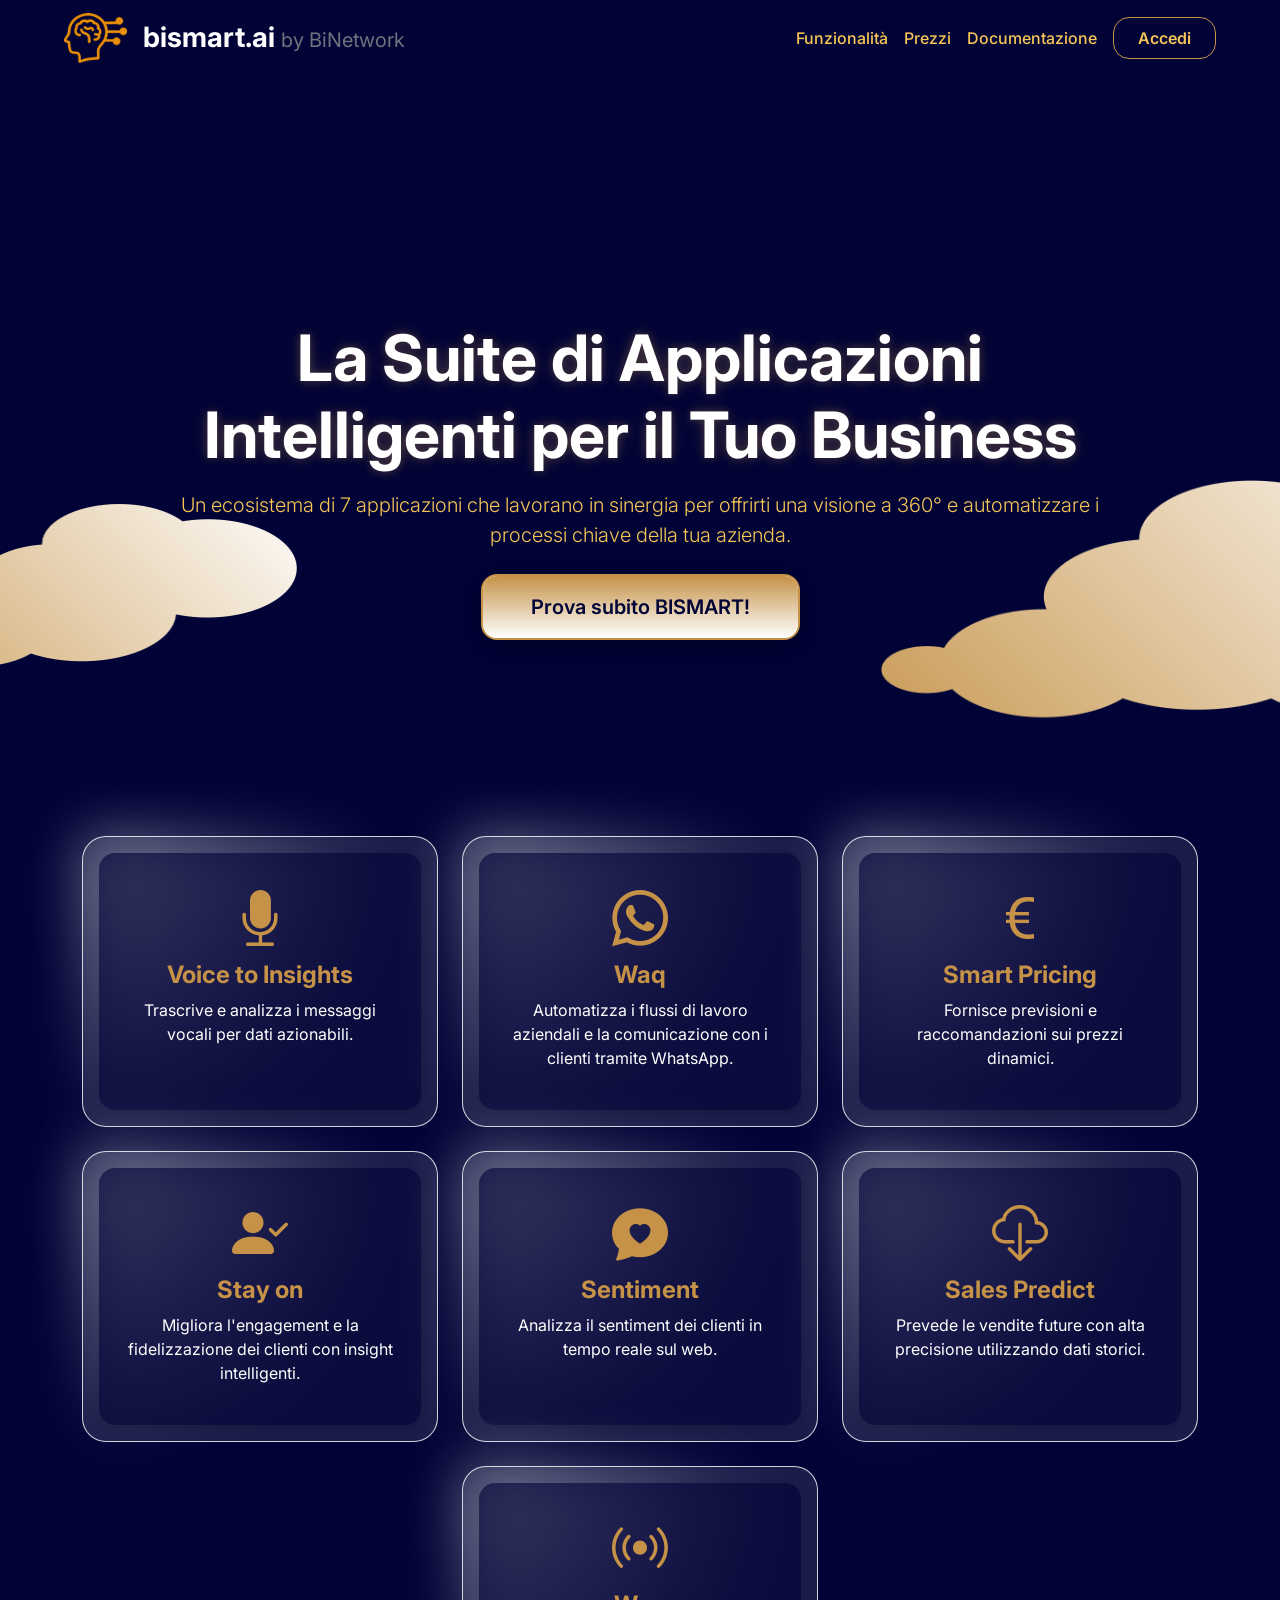
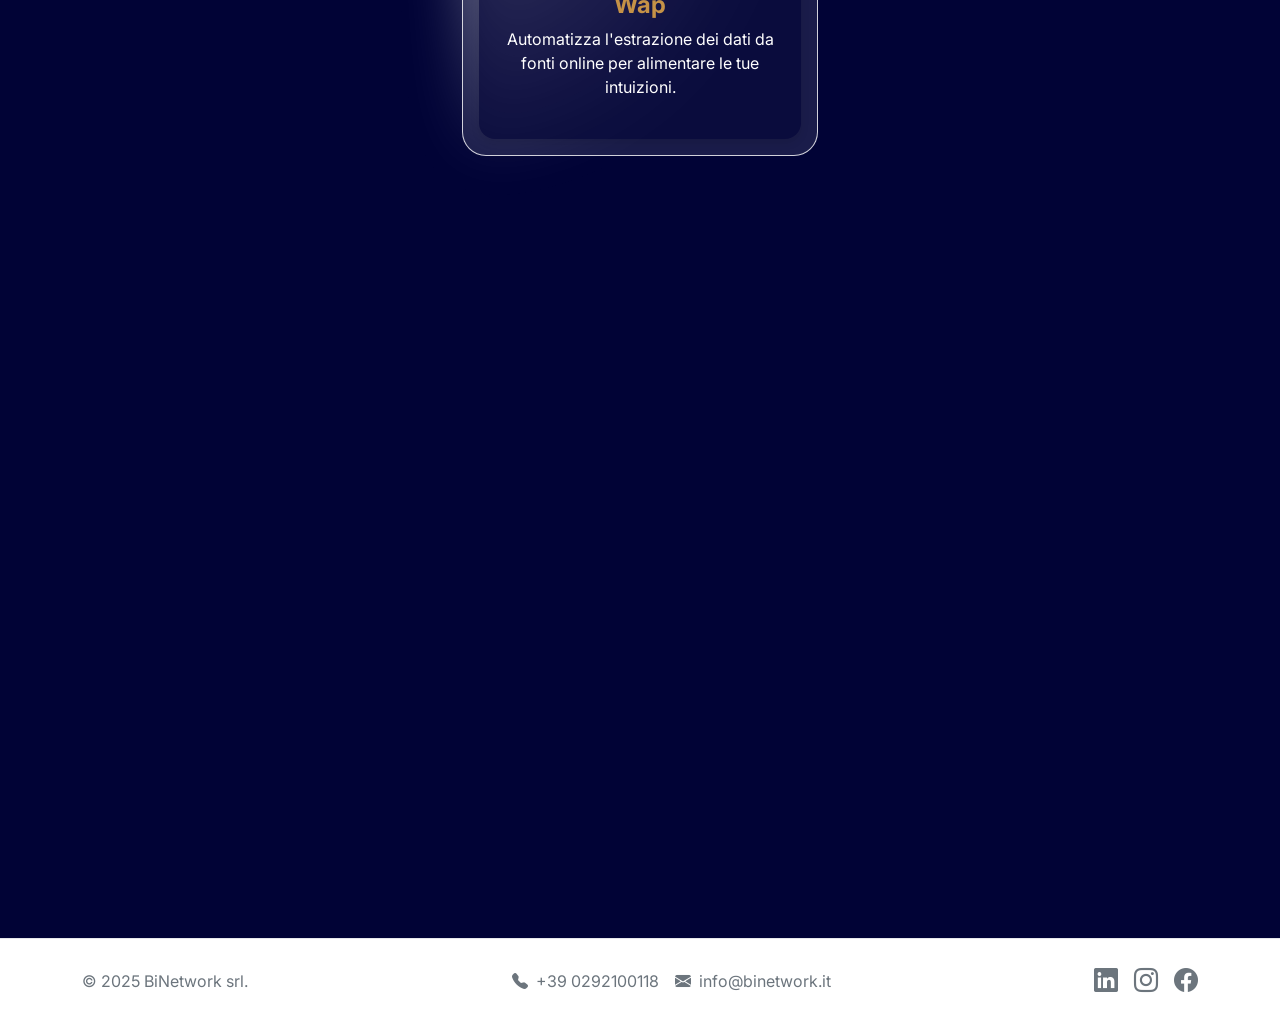
==== commit fecf1e27: "card completate" ====
--- a/index.html
+++ b/index.html
@@ -11,7 +11,7 @@
     <link rel="stylesheet" href="landing_page.css">
 </head>
 <body class="color-bg-primary">
-
+    
     <nav class="navbar bg-transparent px-custom">
         <a class="navbar-brand d-flex align-items-center me-auto gap-3" href="#">
             <img src="images/logo_trasparente.png" alt="BiSmart Logo" height="50px">
@@ -24,210 +24,210 @@
             <a href="demo.html" class="btn btn-outline-secondary color-text-gold-light fw-semibold py-2 px-4 rounded-4 transition duration-300 color-btn-border">Accedi</a>
         </div>
     </nav>
-
+    
     <div class="page-content-wrapper">
         <header class="hero-section text-center px-custom">
-        <div class="container">
-            <div class="hero-side-image hero-side-image-left">
-                <div class="animated-wrapper">
-                    <!-- <img src="Frame_15.svg" alt="Bar Chart Icon" > -->
-                    <div class="cloud undefined" style="mask-image: url('images/cloud_sx.webp'); width: 512px;">
-                        <div class="pearl pearl3"></div>
+            <div class="container">
+                <div class="hero-side-image hero-side-image-left">
+                    <div class="animated-wrapper">
+                        <!-- <img src="Frame_15.svg" alt="Bar Chart Icon" > -->
+                        <div class="cloud undefined" style="mask-image: url('images/cloud_sx.webp'); width: 512px;">
+                            <div class="pearl pearl3"></div>
+                        </div>
+                    </div>
+                </div>
+                <div class="hero-side-image hero-side-image-right">
+                    <div class="animated-wrapper">
+                        <!-- <img src="Frame_16.svg" alt="Bar Chart Icon"> -->
+                        <div class="cloud undefined" style="mask-image:  url('images/cloud_dx.webp');width: 660px;">
+                            <div class="pearl pearl3"></div>
+                        </div>
+                    </div>
+                </div>
+                <div style="max-width: 1000px;">
+                    <h1 class="display-3 fw-bolder mb-3 color-text-white text-shadow-effect">La Suite di Applicazioni Intelligenti per il Tuo Business</h1>
+                    <p class="lead color-text-gold-light mx-auto max-w-60rem mb-4">
+                        Un ecosistema di 7 applicazioni che lavorano in sinergia per offrirti una visione a 360° e automatizzare i processi chiave della tua azienda.
+                    </p>
+                    <div class="d-flex flex-column flex-sm-row justify-content-center align-items-center gap-3">
+                        <a href="#" class="btn btn-hero-primary color-text-primary fw-semibold py-3 px-5 rounded-4">
+                            <span class="btn-content">Prova subito BISMART!</span>
+                        </a>
+                        
                     </div>
                 </div>
             </div>
-            <div class="hero-side-image hero-side-image-right">
-                <div class="animated-wrapper">
-                    <!-- <img src="Frame_16.svg" alt="Bar Chart Icon"> -->
-                     <div class="cloud undefined" style="mask-image:  url('images/cloud_dx.webp');width: 660px;">
-                        <div class="pearl pearl3"></div>
-                    </div>
-                </div>
-            </div>
-            <div style="max-width: 1000px;">
-                <h1 class="display-3 fw-bolder mb-3 color-text-white text-shadow-effect">La Suite di Applicazioni Intelligenti per il Tuo Business</h1>
-                <p class="lead color-text-gold-light mx-auto max-w-60rem mb-4">
-                    Un ecosistema di 7 applicazioni che lavorano in sinergia per offrirti una visione a 360° e automatizzare i processi chiave della tua azienda.
-                </p>
-                <div class="d-flex flex-column flex-sm-row justify-content-center align-items-center gap-3">
-                    <a href="#" class="btn btn-hero-primary color-text-primary fw-semibold py-3 px-5 rounded-4">
-                        <span class="btn-content">Prova subito BISMART!</span>
-                    </a>
-
-                </div>
-            </div>
-        </div>
-    </header>
-
-    <main class="main-content">
-        <section id="applicazioni" class="py-5 px-custom scroll-animate">
-        <!-- <div class="container text-center mb-5">
-            <h2 class="display-4 fw-bolder mb-3">Le Nostre 7 Applicazioni</h2>
-            <p class="lead color-text-secondary mx-auto max-w-60rem">
-                Ogni applicazione è pensata per risolvere un'esigenza specifica, ma insieme formano un ecosistema potente e integrato.
-            </p>
-        </div> -->
-        <div class="container" style="margin-top: -120px;">
-            <div class="row g-4 justify-content-center">
-                <!-- Card per 7 applicazioni -->
-                <div class="col-12 col-sm-6 col-lg-4">
-                    <div class="card-frame">
-                        <div class="card-base text-center h-100 d-flex flex-column justify-content-between p-4">
-                            <div class="card-body">
-                                <span class="feature-icon mb-4 color-text-gold"><i class="bi bi-mic-fill"></i></span>
-                                <h3 class="fs-4 fw-bold mb-2 color-text-gold">Voice to Insights</h3>
-                                <p class="color-text-white">Trascrive e analizza i messaggi vocali per dati azionabili.</p>
-                            </div>
-                            <!-- <a href="#" class="btn btn-link color-text-primary fw-semibold">Scopri di più</a> -->
-                        </div>
-                    </div>
-                </div>
-                <div class="col-12 col-sm-6 col-lg-4">
-                    <div class="card-frame">
-                        <div class="card-base text-center h-100 d-flex flex-column justify-content-between p-4">
-                            <div class="card-body">
-                                <span class="feature-icon mb-4 color-text-gold"><i class="bi bi-whatsapp"></i></span>
-                                <h3 class="fs-4 fw-bold mb-2 color-text-gold">Waq</h3>
-                                <p class="color-text-white">Automatizza i flussi di lavoro aziendali e la comunicazione con i clienti tramite WhatsApp.</p>
-                            </div>
-                            <!-- <a href="#" class="btn btn-link color-text-primary fw-semibold">Scopri di più</a> -->
-                        </div>
-                    </div>
-                </div>
-                <div class="col-12 col-sm-6 col-lg-4">
-                    <div class="card-frame">
-                        <div class="card-base text-center h-100 d-flex flex-column justify-content-between p-4">
-                            <div class="card-body">
-                                <span class="feature-icon mb-4 color-text-gold"><i class="bi bi-currency-euro"></i></span>
-                                <h3 class="fs-4 fw-bold mb-2 color-text-gold">Smart Pricing</h3>
-                                <p class="color-text-white">Fornisce previsioni e raccomandazioni sui prezzi dinamici.</p>
-                            </div>
-                            <!-- <a href="#" class="btn btn-link color-text-primary fw-semibold">Scopri di più</a> -->
-                        </div>
-                    </div>
-                </div>
-                <div class="col-12 col-sm-6 col-lg-4">
-                    <div class="card-frame">
-                        <div class="card-base text-center h-100 d-flex flex-column justify-content-between p-4">
-                            <div class="card-body">
-                                <span class="feature-icon mb-4 color-text-gold"><i class="bi bi-person-check-fill"></i></span>
-                                <h3 class="fs-4 fw-bold mb-2 color-text-gold">Stay on</h3>
-                                <p class="color-text-white">Migliora l'engagement e la fidelizzazione dei clienti con insight intelligenti.</p>
-                            </div>
-                            <!-- <a href="#" class="btn btn-link color-text-primary fw-semibold">Scopri di più</a> -->
-                        </div>
-                    </div>
-                </div>
-                <div class="col-12 col-sm-6 col-lg-4">
-                    <div class="card-frame">
-                        <div class="card-base text-center h-100 d-flex flex-column justify-content-between p-4">
-                            <div class="card-body">
-                                <span class="feature-icon mb-4 color-text-gold"><i class="bi bi-chat-heart-fill"></i></span>
-                                <h3 class="fs-4 fw-bold mb-2 color-text-gold">Sentiment</h3>
-                                <p class="color-text-white">Analizza il sentiment dei clienti in tempo reale sul web.</p>
-                            </div>
-                            <!-- <a href="#" class="btn btn-link color-text-primary fw-semibold">Scopri di più</a> -->
-                        </div>
-                    </div>
-                </div>
-                <div class="col-12 col-sm-6 col-lg-4">
-                    <div class="card-frame">
-                        <div class="card-base text-center h-100 d-flex flex-column justify-content-between p-4">
-                            <div class="card-body">
-                                <span class="feature-icon mb-4 color-text-gold"><i class="bi bi-cloud-download"></i></span>
-                                <h3 class="fs-4 fw-bold mb-2 color-text-gold">Sales Predict</h3>
-                                <p class="color-text-white">Prevede le vendite future con alta precisione utilizzando dati storici.</p>
-                            </div>
-                            <!-- <a href="#" class="btn btn-link color-text-primary fw-semibold">Scopri di più</a> -->
-                        </div>
-                    </div>
-                </div>
-                <div class="col-12 col-sm-6 col-lg-4">
-                    <div class="card-frame">
-                        <div class="card-base text-center h-100 d-flex flex-column justify-content-between p-4">
-                            <div class="card-body">
-                                <span class="feature-icon mb-4 color-text-gold"><i class="bi bi-broadcast"></i></span>
-                                <h3 class="fs-4 fw-bold mb-2 color-text-gold">Wap</h3>
-                                <p class="color-text-white">Automatizza l'estrazione dei dati da fonti online per alimentare le tue intuizioni.</p>
-                            </div>
-                            <!-- <a href="#" class="btn btn-link color-text-primary fw-semibold">Scopri di più</a> -->
-                        </div>
-                    </div>
-                </div>
-            </div>
-        </div>
-    </section>
-
-    <section id="use-cases" class="py-5 px-custom scroll-animate" style="visibility: hidden;">
-        <div class="container text-center mb-5">
-            <h2 class="display-4 fw-bolder mb-3">Casi d'Uso Integrati</h2>
-            <p class="lead color-text-secondary mx-auto max-w-60rem">
-                Scopri come le applicazioni BiSmart lavorano in sinergia per ottimizzare i tuoi processi aziendali.
-            </p>
-        </div>
-        <div class="container">
-            <div class="row">
-                <div class="col-lg-8 mx-auto">
-                    <div class="video-display-area color-bg-card color-border-card p-3 rounded-4 mb-4">
-                        <!-- Placeholder for video/image content -->
-                        <div id="video-content-1" class="video-content active">
-                            <img src="https://via.placeholder.com/700x400/007bff/ffffff?text=Video+Caso+d'Uso+1" alt="Caso d'Uso 1" class="img-fluid rounded-3">
-                            <p class="color-text-secondary mt-3">Descrizione del caso d'uso 1: Come Voice to Insights e Waq migliorano la comunicazione.</p>
-                        </div>
-                        <div id="video-content-2" class="video-content">
-                            <img src="https://via.placeholder.com/700x400/28a745/ffffff?text=Video+Caso+d'Uso+2" alt="Caso d'Uso 2" class="img-fluid rounded-3">
-                            <p class="color-text-secondary mt-3">Descrizione del caso d'uso 2: Ottimizzazione dei prezzi con Smart Pricing e Sales Predict.</p>
-                        </div>
-                        <div id="video-content-3" class="video-content">
-                            <img src="https://via.placeholder.com/700x400/ffc107/ffffff?text=Video+Caso+d'Uso+3" alt="Caso d'Uso 3" class="img-fluid rounded-3">
-                            <p class="color-text-secondary mt-3">Descrizione del caso d'uso 3: Analisi del sentiment e fidelizzazione clienti con Sentiment e Stay on.</p>
-                        </div>
-                    </div>
-                    <div class="tabs-container d-flex justify-content-center flex-wrap gap-2">
-                        <button class="tab-button btn btn-outline-secondary active" data-target="video-content-1">Comunicazione Integrata</button>
-                        <button class="tab-button btn btn-outline-secondary" data-target="video-content-2">Strategie di Vendita</button>
-                        <button class="tab-button btn btn-outline-secondary" data-target="video-content-3">Customer Experience</button>
-                    </div>
-                </div>
-            </div>
-        </div>
-    </section>
-
-    <section id="suite" class="py-5 px-custom bg-light scroll-animate">
-        <div class="container">
-            <div class="row align-items-center">
-                <div class="col-md-6">
-                    <h2 class="display-5 fw-bolder mb-3">Un Ecosistema Integrato</h2>
-                    <p class="lead color-text-secondary">La nostra suite non è solo una raccolta di strumenti, ma un sistema intelligente in cui i dati fluiscono da un'app all'altra, arricchendo ogni processo e fornendo insight che non potresti ottenere da strumenti isolati.</p>
-                    <a href="demo.html" class="btn btn-primary color-bg-primary-btn fw-semibold py-3 px-5 rounded-4">Richiedi una Demo della Suite</a>
-                </div>
-                <div class="col-md-6 text-center">
-                    <!-- Placeholder for an image or video -->
-                    <p class="color-text-secondary">[Placeholder per video/immagine che mostra il flusso di dati]</p>
-                </div>
-            </div>
-        </div>
+        </header>
+        
+        <main class="main-content">
+            <section id="applicazioni" class="py-5 px-custom scroll-animate">
+                <!-- <div class="container text-center mb-5">
+                    <h2 class="display-4 fw-bolder mb-3">Le Nostre 7 Applicazioni</h2>
+                    <p class="lead color-text-secondary mx-auto max-w-60rem">
+                        Ogni applicazione è pensata per risolvere un'esigenza specifica, ma insieme formano un ecosistema potente e integrato.
+                    </p>
+                </div> -->
+                <div class="container" style="margin-top: -120px;">
+                    <div class="row g-4 justify-content-center">
+                        <!-- Card per 7 applicazioni -->
+                        <div class="col-12 col-sm-6 col-lg-4">
+                            <div class="card-frame">
+                                <div class="card-base text-center h-100 d-flex flex-column justify-content-between p-4">
+                                    <div class="card-body">
+                                        <span class="feature-icon mb-4 color-text-gold"><i class="bi bi-mic-fill"></i></span>
+                                        <h3 class="fs-4 fw-bold mb-2 color-text-gold">Voice to Insights</h3>
+                                        <p class="color-text-white">Trascrive e analizza i messaggi vocali per dati azionabili.</p>
+                                    </div>
+                                    <!-- <a href="#" class="btn btn-link color-text-primary fw-semibold">Scopri di più</a> -->
+                                </div>
+                            </div>
+                        </div>
+                        <div class="col-12 col-sm-6 col-lg-4">
+                            <div class="card-frame">
+                                <div class="card-base text-center h-100 d-flex flex-column justify-content-between p-4">
+                                    <div class="card-body">
+                                        <span class="feature-icon mb-4 color-text-gold"><i class="bi bi-whatsapp"></i></span>
+                                        <h3 class="fs-4 fw-bold mb-2 color-text-gold">Waq</h3>
+                                        <p class="color-text-white">Automatizza i flussi di lavoro aziendali e la comunicazione con i clienti tramite WhatsApp.</p>
+                                    </div>
+                                    <!-- <a href="#" class="btn btn-link color-text-primary fw-semibold">Scopri di più</a> -->
+                                </div>
+                            </div>
+                        </div>
+                        <div class="col-12 col-sm-6 col-lg-4">
+                            <div class="card-frame">
+                                <div class="card-base text-center h-100 d-flex flex-column justify-content-between p-4">
+                                    <div class="card-body">
+                                        <span class="feature-icon mb-4 color-text-gold"><i class="bi bi-currency-euro"></i></span>
+                                        <h3 class="fs-4 fw-bold mb-2 color-text-gold">Smart Pricing</h3>
+                                        <p class="color-text-white">Fornisce previsioni e raccomandazioni sui prezzi dinamici.</p>
+                                    </div>
+                                    <!-- <a href="#" class="btn btn-link color-text-primary fw-semibold">Scopri di più</a> -->
+                                </div>
+                            </div>
+                        </div>
+                        <div class="col-12 col-sm-6 col-lg-4">
+                            <div class="card-frame">
+                                <div class="card-base text-center h-100 d-flex flex-column justify-content-between p-4">
+                                    <div class="card-body">
+                                        <span class="feature-icon mb-4 color-text-gold"><i class="bi bi-person-check-fill"></i></span>
+                                        <h3 class="fs-4 fw-bold mb-2 color-text-gold">Stay on</h3>
+                                        <p class="color-text-white">Migliora l'engagement e la fidelizzazione dei clienti con insight intelligenti.</p>
+                                    </div>
+                                    <!-- <a href="#" class="btn btn-link color-text-primary fw-semibold">Scopri di più</a> -->
+                                </div>
+                            </div>
+                        </div>
+                        <div class="col-12 col-sm-6 col-lg-4">
+                            <div class="card-frame">
+                                <div class="card-base text-center h-100 d-flex flex-column justify-content-between p-4">
+                                    <div class="card-body">
+                                        <span class="feature-icon mb-4 color-text-gold"><i class="bi bi-chat-heart-fill"></i></span>
+                                        <h3 class="fs-4 fw-bold mb-2 color-text-gold">Sentiment</h3>
+                                        <p class="color-text-white">Analizza il sentiment dei clienti in tempo reale sul web.</p>
+                                    </div>
+                                    <!-- <a href="#" class="btn btn-link color-text-primary fw-semibold">Scopri di più</a> -->
+                                </div>
+                            </div>
+                        </div>
+                        <div class="col-12 col-sm-6 col-lg-4">
+                            <div class="card-frame">
+                                <div class="card-base text-center h-100 d-flex flex-column justify-content-between p-4">
+                                    <div class="card-body">
+                                        <span class="feature-icon mb-4 color-text-gold"><i class="bi bi-cloud-download"></i></span>
+                                        <h3 class="fs-4 fw-bold mb-2 color-text-gold">Sales Predict</h3>
+                                        <p class="color-text-white">Prevede le vendite future con alta precisione utilizzando dati storici.</p>
+                                    </div>
+                                    <!-- <a href="#" class="btn btn-link color-text-primary fw-semibold">Scopri di più</a> -->
+                                </div>
+                            </div>
+                        </div>
+                        <div class="col-12 col-sm-6 col-lg-4">
+                            <div class="card-frame">
+                                <div class="card-base text-center h-100 d-flex flex-column justify-content-between p-4">
+                                    <div class="card-body">
+                                        <span class="feature-icon mb-4 color-text-gold"><i class="bi bi-broadcast"></i></span>
+                                        <h3 class="fs-4 fw-bold mb-2 color-text-gold">Wap</h3>
+                                        <p class="color-text-white">Automatizza l'estrazione dei dati da fonti online per alimentare le tue intuizioni.</p>
+                                    </div>
+                                    <!-- <a href="#" class="btn btn-link color-text-primary fw-semibold">Scopri di più</a> -->
+                                </div>
+                            </div>
+                        </div>
+                    </div>
+                </div>
+            </section>
+            
+            <section id="use-cases" class="py-5 px-custom scroll-animate" style="visibility: hidden;">
+                <div class="container text-center mb-5">
+                    <h2 class="display-4 fw-bolder mb-3">Casi d'Uso Integrati</h2>
+                    <p class="lead color-text-secondary mx-auto max-w-60rem">
+                        Scopri come le applicazioni BiSmart lavorano in sinergia per ottimizzare i tuoi processi aziendali.
+                    </p>
+                </div>
+                <div class="container">
+                    <div class="row">
+                        <div class="col-lg-8 mx-auto">
+                            <div class="video-display-area color-bg-card color-border-card p-3 rounded-4 mb-4">
+                                <!-- Placeholder for video/image content -->
+                                <div id="video-content-1" class="video-content active">
+                                    <img src="https://via.placeholder.com/700x400/007bff/ffffff?text=Video+Caso+d'Uso+1" alt="Caso d'Uso 1" class="img-fluid rounded-3">
+                                    <p class="color-text-secondary mt-3">Descrizione del caso d'uso 1: Come Voice to Insights e Waq migliorano la comunicazione.</p>
+                                </div>
+                                <div id="video-content-2" class="video-content">
+                                    <img src="https://via.placeholder.com/700x400/28a745/ffffff?text=Video+Caso+d'Uso+2" alt="Caso d'Uso 2" class="img-fluid rounded-3">
+                                    <p class="color-text-secondary mt-3">Descrizione del caso d'uso 2: Ottimizzazione dei prezzi con Smart Pricing e Sales Predict.</p>
+                                </div>
+                                <div id="video-content-3" class="video-content">
+                                    <img src="https://via.placeholder.com/700x400/ffc107/ffffff?text=Video+Caso+d'Uso+3" alt="Caso d'Uso 3" class="img-fluid rounded-3">
+                                    <p class="color-text-secondary mt-3">Descrizione del caso d'uso 3: Analisi del sentiment e fidelizzazione clienti con Sentiment e Stay on.</p>
+                                </div>
+                            </div>
+                            <div class="tabs-container d-flex justify-content-center flex-wrap gap-2">
+                                <button class="tab-button btn btn-outline-secondary active" data-target="video-content-1">Comunicazione Integrata</button>
+                                <button class="tab-button btn btn-outline-secondary" data-target="video-content-2">Strategie di Vendita</button>
+                                <button class="tab-button btn btn-outline-secondary" data-target="video-content-3">Customer Experience</button>
+                            </div>
+                        </div>
+                    </div>
+                </div>
+            </section>
+            
+            <section id="suite" class="py-5 px-custom bg-light scroll-animate d-none">
+                <div class="container">
+                    <div class="row align-items-center">
+                        <div class="col-md-6">
+                            <h2 class="display-5 fw-bolder mb-3">Un Ecosistema Integrato</h2>
+                            <p class="lead color-text-secondary">La nostra suite non è solo una raccolta di strumenti, ma un sistema intelligente in cui i dati fluiscono da un'app all'altra, arricchendo ogni processo e fornendo insight che non potresti ottenere da strumenti isolati.</p>
+                            <a href="demo.html" class="btn btn-primary color-bg-primary-btn fw-semibold py-3 px-5 rounded-4">Richiedi una Demo della Suite</a>
+                        </div>
+                        <div class="col-md-6 text-center">
+                            <!-- Placeholder for an image or video -->
+                            <p class="color-text-secondary">[Placeholder per video/immagine che mostra il flusso di dati]</p>
+                        </div>
+                    </div>
+                </div>
             </section>
         </main>
     </div>
+    
+    <footer class="footer color-bg-primary py-4 px-custom">        <div class="container d-flex flex-column flex-md-row justify-content-between align-items-center">
+        <div class="d-flex flex-column flex-md-row align-items-center mb-3 mb-md-0">
+            <p class="mb-0 color-text-secondary">&copy; 2025 BiNetwork srl.</p>
+        </div>
+        <div class="d-flex flex-column flex-md-row align-items-center mb-3 mb-md-0">
+            <p class="mb-0 color-text-secondary"><i class="bi bi-telephone-fill me-2"></i>+39 0292100118</p>
+            <p class="mb-0 color-text-secondary ms-md-3"><i class="bi bi-envelope-fill me-2"></i>info@binetwork.it</p>
+        </div>
+        <div class="d-flex gap-3">
+            <a href="#" class="social-icon"><i class="bi bi-linkedin"></i></a>
+            <a href="#" class="social-icon"><i class="bi bi-instagram"></i></a>
+            <a href="#" class="social-icon"><i class="bi bi-facebook"></i></a>
+        </div>
+    </div>
+</footer>
 
-    <footer class="footer color-bg-primary py-4 px-custom">        <div class="container d-flex flex-column flex-md-row justify-content-between align-items-center">
-            <div class="d-flex flex-column flex-md-row align-items-center mb-3 mb-md-0">
-                <p class="mb-0 color-text-secondary">&copy; 2025 BiNetwork srl.</p>
-            </div>
-            <div class="d-flex flex-column flex-md-row align-items-center mb-3 mb-md-0">
-                <p class="mb-0 color-text-secondary"><i class="bi bi-telephone-fill me-2"></i>+39 0292100118</p>
-                <p class="mb-0 color-text-secondary ms-md-3"><i class="bi bi-envelope-fill me-2"></i>info@binetwork.it</p>
-            </div>
-            <div class="d-flex gap-3">
-                <a href="#" class="social-icon"><i class="bi bi-linkedin"></i></a>
-                <a href="#" class="social-icon"><i class="bi bi-instagram"></i></a>
-                <a href="#" class="social-icon"><i class="bi bi-facebook"></i></a>
-            </div>
-        </div>
-    </footer>
-
-    <script src="https://cdn.jsdelivr.net/npm/bootstrap@5.3.0/dist/js/bootstrap.bundle.min.js"></script>
-    <script src="landing_page.js"></script>
+<script src="https://cdn.jsdelivr.net/npm/bootstrap@5.3.0/dist/js/bootstrap.bundle.min.js"></script>
+<script src="landing_page.js"></script>
 </body>
 </html>
--- a/style.css
+++ b/style.css
@@ -118,7 +118,6 @@
     box-shadow: 0 4px 8px rgba(0, 0, 0, 0.1);
 }
 .card-base:hover {
-    transform: translateY(-8px) scale(1.03);
     box-shadow: 0 12px 24px rgba(0, 0, 0, 0.2);
 }
 
@@ -228,12 +227,20 @@
     /* 2. Spazio dove apparirà lo sfondo trasparente */
     padding: 1rem; /* Cornice più stretta */
 
-    /* 3. Sfondo semi-trasparente (la "superficie") */
+    /* 3. Sfondo semi-trasparente (la \"superficie\") */
     background: rgba(255, 255, 255, 0.1); /* Bianco con 10% opacità */
 
     border-radius: 1.5rem; /* Corrisponde a rounded-5 */
     position: relative;
     z-index: 1;
+    height: 100%;
+}
+
+
+
+.card-frame .card-base {
+    background: rgba(1, 3, 54, 0.6);
+    border-radius: 1rem;
     height: 100%;
 }
 
@@ -241,24 +248,23 @@
 .card-frame::before {
     content: "";
     position: absolute;
-    top: 50%;
-    left: 50%;
-    transform: translate(-50%, -50%);
-    z-index: -1;
-    width: 110%;
-    height: 110%;
-    pointer-events: none;
-    background: radial-gradient(
-        circle,
-        white, /* Glow bianco */
-        transparent 60%
-    );
-    filter: blur(30px);
+        top: 0;
+        left: 0;
+        transform: translate(0, 0);
+        z-index: -1;
+        width: 110%;
+        height: 110%;
+        pointer-events: none;
+        background: radial-gradient(
+            circle at top left,
+            white,
+            transparent 60%
+        );    filter: blur(30px);
     opacity: 0.5;
-}
-
-.card-frame .card-base {
-    background: var(--bismart-blue); /* Sfondo del contenuto effettivo */
-    border-radius: 1rem; /* Angoli del figlio, leggermente inferiori al parente */
-    height: 100%;
-}
+    transition: opacity 0.3s ease, filter 0.3s ease;
+}
+
+.card-frame:hover::before {
+    opacity: 1;
+    filter: blur(20px);
+}
--- a/landing_page.css
+++ b/landing_page.css
@@ -85,15 +85,7 @@
     background-color: var(--color-bg-primary); /* Ensure it has a background */
 }
 
-/* Card hover effect */
-.card-base {
-    transition: transform 0.3s ease, box-shadow 0.3s ease;
-}
 
-.card-base:hover {
-    transform: translateY(-10px);
-    box-shadow: 0 20px 25px -5px rgba(0, 0, 0, 0.1), 0 10px 10px -5px rgba(0, 0, 0, 0.04);
-}
 
 /* Custom button style for primary CTA */
 .btn-primary.color-bg-primary-btn {
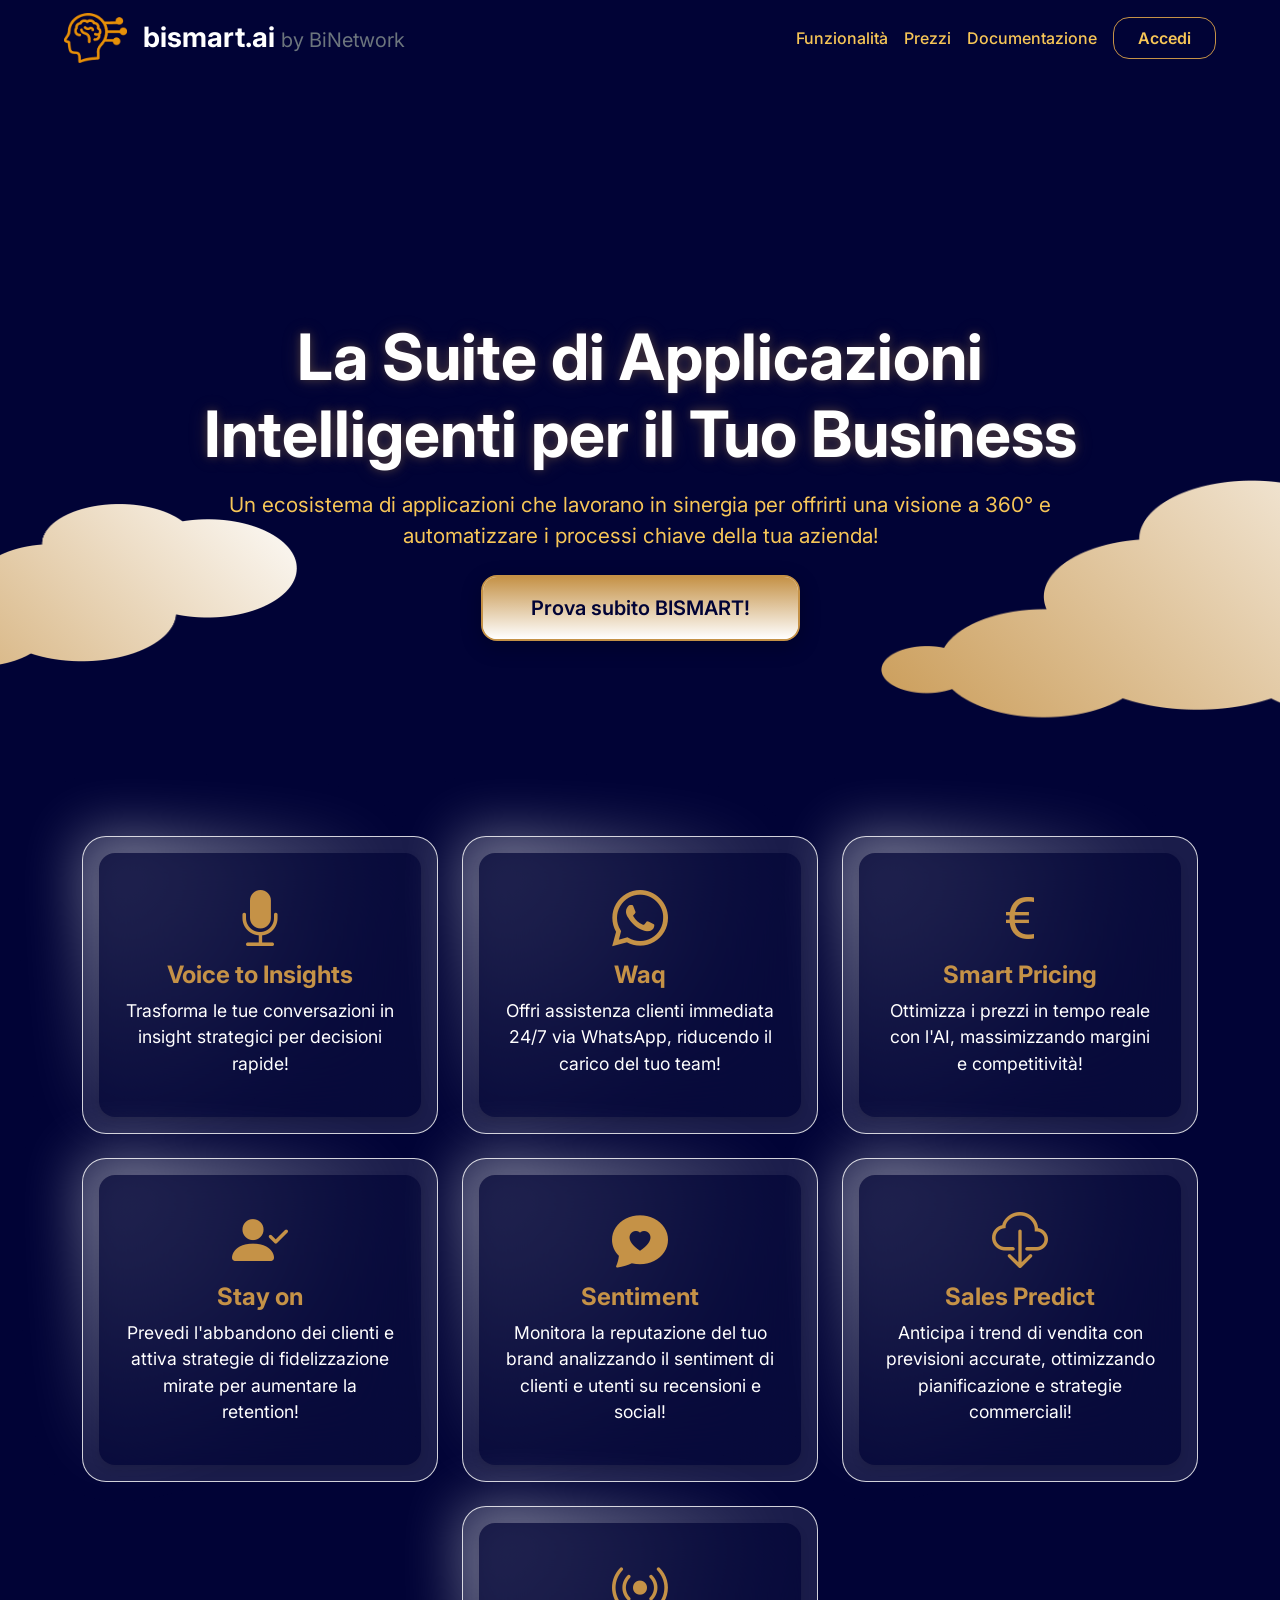
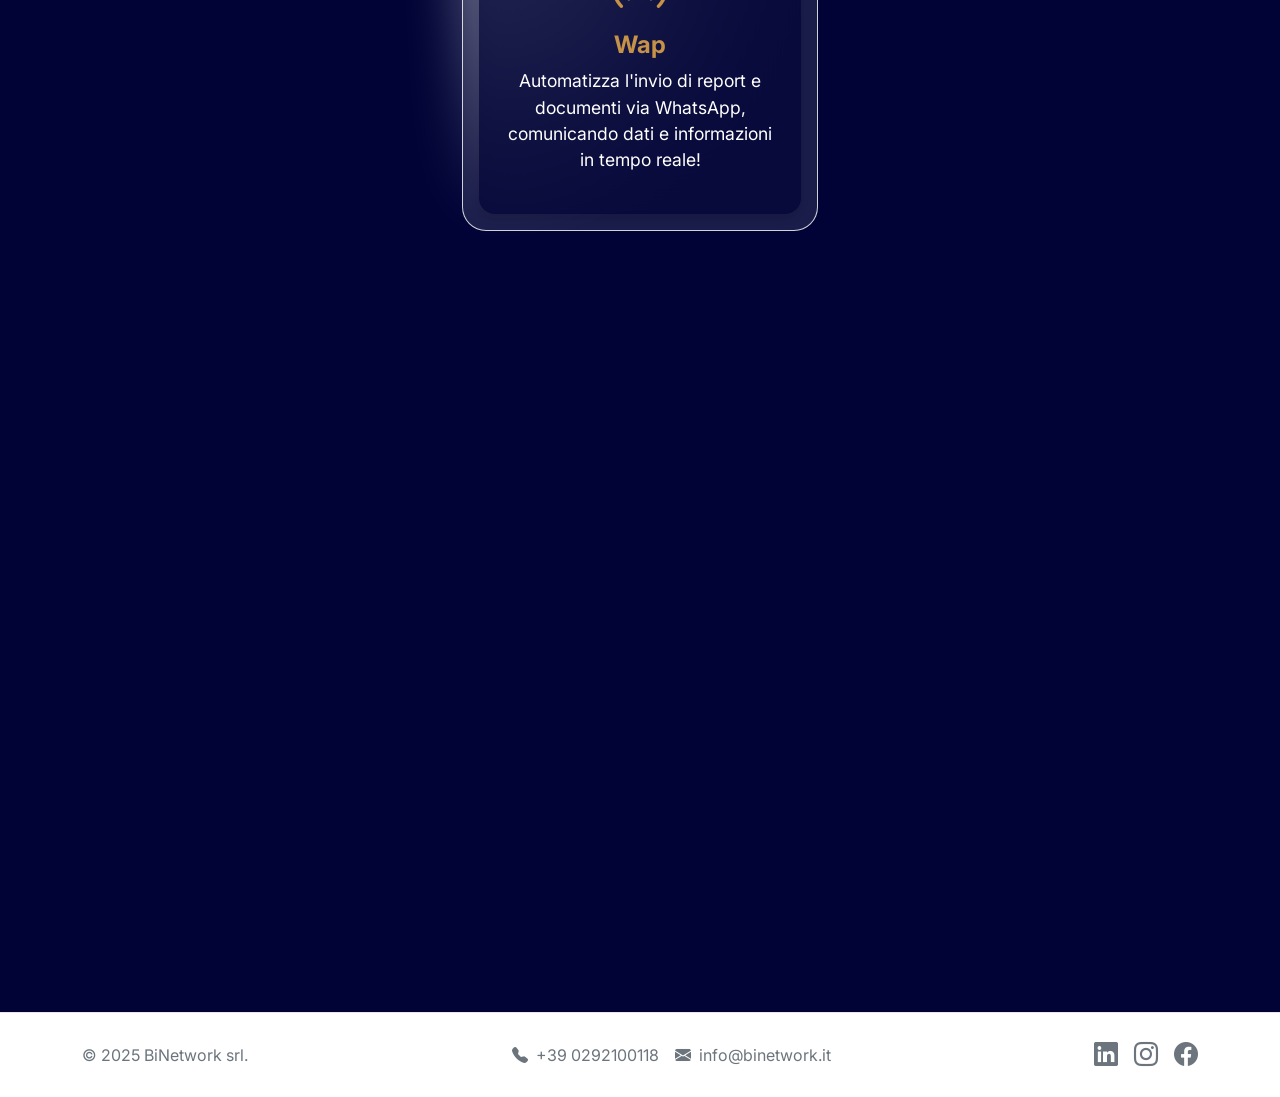
==== commit 84b0f9a7: "aggiornati testi e payoff" ====
--- a/index.html
+++ b/index.html
@@ -31,7 +31,7 @@
                 <div class="hero-side-image hero-side-image-left">
                     <div class="animated-wrapper">
                         <!-- <img src="Frame_15.svg" alt="Bar Chart Icon" > -->
-                        <div class="cloud undefined" style="mask-image: url('images/cloud_sx.webp'); width: 512px;">
+                        <div class="cloud undefined cloud-sx">
                             <div class="pearl pearl3"></div>
                         </div>
                     </div>
@@ -39,15 +39,15 @@
                 <div class="hero-side-image hero-side-image-right">
                     <div class="animated-wrapper">
                         <!-- <img src="Frame_16.svg" alt="Bar Chart Icon"> -->
-                        <div class="cloud undefined" style="mask-image:  url('images/cloud_dx.webp');width: 660px;">
+                        <div class="cloud undefined cloud-dx">
                             <div class="pearl pearl3"></div>
                         </div>
                     </div>
                 </div>
-                <div style="max-width: 1000px;">
+                <div class="hero-container-width">
                     <h1 class="display-3 fw-bolder mb-3 color-text-white text-shadow-effect">La Suite di Applicazioni Intelligenti per il Tuo Business</h1>
-                    <p class="lead color-text-gold-light mx-auto max-w-60rem mb-4">
-                        Un ecosistema di 7 applicazioni che lavorano in sinergia per offrirti una visione a 360° e automatizzare i processi chiave della tua azienda.
+                    <p class="color-text-gold-light mx-auto max-w-60rem mb-4 lead-custom-size">
+                        Un ecosistema di applicazioni che lavorano in sinergia per offrirti una visione a 360° e automatizzare i processi chiave della tua azienda!
                     </p>
                     <div class="d-flex flex-column flex-sm-row justify-content-center align-items-center gap-3">
                         <a href="#" class="btn btn-hero-primary color-text-primary fw-semibold py-3 px-5 rounded-4">
@@ -67,7 +67,7 @@
                         Ogni applicazione è pensata per risolvere un'esigenza specifica, ma insieme formano un ecosistema potente e integrato.
                     </p>
                 </div> -->
-                <div class="container" style="margin-top: -120px;">
+                <div class="container applications-container-offset">
                     <div class="row g-4 justify-content-center">
                         <!-- Card per 7 applicazioni -->
                         <div class="col-12 col-sm-6 col-lg-4">
@@ -76,7 +76,7 @@
                                     <div class="card-body">
                                         <span class="feature-icon mb-4 color-text-gold"><i class="bi bi-mic-fill"></i></span>
                                         <h3 class="fs-4 fw-bold mb-2 color-text-gold">Voice to Insights</h3>
-                                        <p class="color-text-white">Trascrive e analizza i messaggi vocali per dati azionabili.</p>
+                                        <p class="color-text-white card-text-description">Trasforma le tue conversazioni in insight strategici per decisioni rapide!</p>
                                     </div>
                                     <!-- <a href="#" class="btn btn-link color-text-primary fw-semibold">Scopri di più</a> -->
                                 </div>
@@ -88,7 +88,7 @@
                                     <div class="card-body">
                                         <span class="feature-icon mb-4 color-text-gold"><i class="bi bi-whatsapp"></i></span>
                                         <h3 class="fs-4 fw-bold mb-2 color-text-gold">Waq</h3>
-                                        <p class="color-text-white">Automatizza i flussi di lavoro aziendali e la comunicazione con i clienti tramite WhatsApp.</p>
+                                        <p class="color-text-white card-text-description">Offri assistenza clienti immediata 24/7 via WhatsApp, riducendo il carico del tuo team!</p>
                                     </div>
                                     <!-- <a href="#" class="btn btn-link color-text-primary fw-semibold">Scopri di più</a> -->
                                 </div>
@@ -100,7 +100,7 @@
                                     <div class="card-body">
                                         <span class="feature-icon mb-4 color-text-gold"><i class="bi bi-currency-euro"></i></span>
                                         <h3 class="fs-4 fw-bold mb-2 color-text-gold">Smart Pricing</h3>
-                                        <p class="color-text-white">Fornisce previsioni e raccomandazioni sui prezzi dinamici.</p>
+                                        <p class="color-text-white card-text-description">Ottimizza i prezzi in tempo reale con l'AI, massimizzando margini e competitività!</p>
                                     </div>
                                     <!-- <a href="#" class="btn btn-link color-text-primary fw-semibold">Scopri di più</a> -->
                                 </div>
@@ -112,7 +112,7 @@
                                     <div class="card-body">
                                         <span class="feature-icon mb-4 color-text-gold"><i class="bi bi-person-check-fill"></i></span>
                                         <h3 class="fs-4 fw-bold mb-2 color-text-gold">Stay on</h3>
-                                        <p class="color-text-white">Migliora l'engagement e la fidelizzazione dei clienti con insight intelligenti.</p>
+                                        <p class="color-text-white card-text-description">Prevedi l'abbandono dei clienti e attiva strategie di fidelizzazione mirate per aumentare la retention!</p>
                                     </div>
                                     <!-- <a href="#" class="btn btn-link color-text-primary fw-semibold">Scopri di più</a> -->
                                 </div>
@@ -124,7 +124,7 @@
                                     <div class="card-body">
                                         <span class="feature-icon mb-4 color-text-gold"><i class="bi bi-chat-heart-fill"></i></span>
                                         <h3 class="fs-4 fw-bold mb-2 color-text-gold">Sentiment</h3>
-                                        <p class="color-text-white">Analizza il sentiment dei clienti in tempo reale sul web.</p>
+                                        <p class="color-text-white card-text-description">Monitora la reputazione del tuo brand analizzando il sentiment di clienti e utenti su recensioni e social!</p>
                                     </div>
                                     <!-- <a href="#" class="btn btn-link color-text-primary fw-semibold">Scopri di più</a> -->
                                 </div>
@@ -136,7 +136,7 @@
                                     <div class="card-body">
                                         <span class="feature-icon mb-4 color-text-gold"><i class="bi bi-cloud-download"></i></span>
                                         <h3 class="fs-4 fw-bold mb-2 color-text-gold">Sales Predict</h3>
-                                        <p class="color-text-white">Prevede le vendite future con alta precisione utilizzando dati storici.</p>
+                                        <p class="color-text-white card-text-description">Anticipa i trend di vendita con previsioni accurate, ottimizzando pianificazione e strategie commerciali!</p>
                                     </div>
                                     <!-- <a href="#" class="btn btn-link color-text-primary fw-semibold">Scopri di più</a> -->
                                 </div>
@@ -148,7 +148,7 @@
                                     <div class="card-body">
                                         <span class="feature-icon mb-4 color-text-gold"><i class="bi bi-broadcast"></i></span>
                                         <h3 class="fs-4 fw-bold mb-2 color-text-gold">Wap</h3>
-                                        <p class="color-text-white">Automatizza l'estrazione dei dati da fonti online per alimentare le tue intuizioni.</p>
+                                        <p class="color-text-white card-text-description">Automatizza l'invio di report e documenti via WhatsApp, comunicando dati e informazioni in tempo reale!</p>
                                     </div>
                                     <!-- <a href="#" class="btn btn-link color-text-primary fw-semibold">Scopri di più</a> -->
                                 </div>
--- a/style.css
+++ b/style.css
@@ -37,20 +37,7 @@
     box-shadow: 0 0 15px rgba(197, 146, 71, 0.6);
 }
 
-/* .btn-hero-primary {
-    background: var(--bismart-gold-gradient-to-bottom); 
-    color: var(--bismart-blue); 
-    border: 2px solid var(--bismart-gold); 
-    transition: all 0.6s ease;
-    box-shadow: 0 6px 20px rgba(0, 0, 0, 0.25); 
-}
-
-.btn-hero-primary:hover {
-    background: white;
-    border-color: var(--bismart-gold); 
-    box-shadow: 0 4px 15px rgba(0, 0, 0, 0.2); 
-    transform: translateY(0);
-} */
+
 
 /* 1. Stile Base del Bottone (Contenitore) */
 .btn-hero-primary {
@@ -121,30 +108,7 @@
     box-shadow: 0 12px 24px rgba(0, 0, 0, 0.2);
 }
 
-/* Stili per la cornice speciale ispirati a lp-HeroCarousel-content */
-.card-special-frame {
-    position: relative; /* Necessario per posizionare il pseudo-elemento */
-    background: hsla(0,0%,100%,.05); /* Sfondo leggermente trasparente */
-    border: 1px solid var(--bismart-gold); /* Bordo dorato */
-    overflow: hidden; /* Nasconde l'overflow del pseudo-elemento */
-}
-
-.card-special-frame::before {
-    content: "";
-    position: absolute;
-    top: 0;
-    left: 0;
-    z-index: -2; /* Posiziona dietro il contenuto */
-    width: 100%;
-    height: 100%;
-    pointer-events: none;
-    background: radial-gradient(141.53% 114.68% at 87.46% 55.27%, var(--bismart-gold) 36.75%, rgba(14, 10, 162, 0) 100%); /* Gradiente dorato */
-    filter: blur(30px); /* Sfocatura per l'effetto glow */
-    border-radius: inherit; /* Eredita il border-radius dal genitore */
-    opacity: .6; /* Opacità regolata */
-    transform: scale(1.1); /* Leggermente più grande per un glow più ampio */
-    mix-blend-mode: screen; /* Modalità di fusione per un effetto luminoso */
-}
+
 
 .feature-icon {
     font-size: 3.5rem;
@@ -239,27 +203,37 @@
 
 
 .card-frame .card-base {
-    background: rgba(1, 3, 54, 0.6);
+    background: rgba(1, 3, 54, 0.7);
     border-radius: 1rem;
     height: 100%;
+    backdrop-filter: blur(40px);
+}
+
+.lead-custom-size {
+    font-size: 1.3rem;
+}
+
+.card-text-description {
+    font-size: 1.1rem;
 }
 
 /* 4. Effetto GLOW esterno */
 .card-frame::before {
     content: "";
     position: absolute;
-        top: 0;
-        left: 0;
-        transform: translate(0, 0);
-        z-index: -1;
-        width: 110%;
-        height: 110%;
-        pointer-events: none;
-        background: radial-gradient(
-            circle at top left,
-            white,
-            transparent 60%
-        );    filter: blur(30px);
+    top: 0;
+    left: 0;
+    transform: translate(0, 0);
+    z-index: -1;
+    width: 110%;
+    height: 110%;
+    pointer-events: none;
+    background: radial-gradient(
+        circle at top left,
+        white,
+        transparent 60%
+    );
+    filter: blur(30px);
     opacity: 0.5;
     transition: opacity 0.3s ease, filter 0.3s ease;
 }
@@ -268,3 +242,22 @@
     opacity: 1;
     filter: blur(20px);
 }
+
+/* Utility classes for inline styles */
+.hero-container-width {
+    max-width: 1000px;
+}
+
+.applications-container-offset {
+    margin-top: -120px;
+}
+
+.cloud-sx {
+    mask-image: url('images/cloud_sx.webp');
+    width: 512px;
+}
+
+.cloud-dx {
+    mask-image: url('images/cloud_dx.webp');
+    width: 660px;
+}
--- a/landing_page.css
+++ b/landing_page.css
@@ -2,7 +2,7 @@
 /* @import url('style.css'); */
 
 /* Sticky Navbar */
-.navbar {
+.navbar.navbar {
     position: sticky;
     top: 0;
     z-index: 1000; /* Ensure it's above other content */
@@ -16,11 +16,11 @@
     transition: height 0.3s ease-in-out; /* Smooth transition for logo size */
 }
 
-.navbar.navbar-scrolled {
+.navbar.navbar-scrolled.navbar-scrolled {
     box-shadow: 0 2px 10px rgba(0, 0, 0, 0.1); /* Add shadow when scrolled */
     padding-top: 0.5rem; /* Even less padding when scrolled */
     padding-bottom: 0.5rem; /* Even less padding when scrolled */
-    background-color: var(--bismart-blue) !important; /* Explicitly set opaque background when scrolled */
+    background-color: var(--bismart-blue); /* Explicitly set opaque background when scrolled */
 }
 
 .navbar .d-flex.gap-3 {
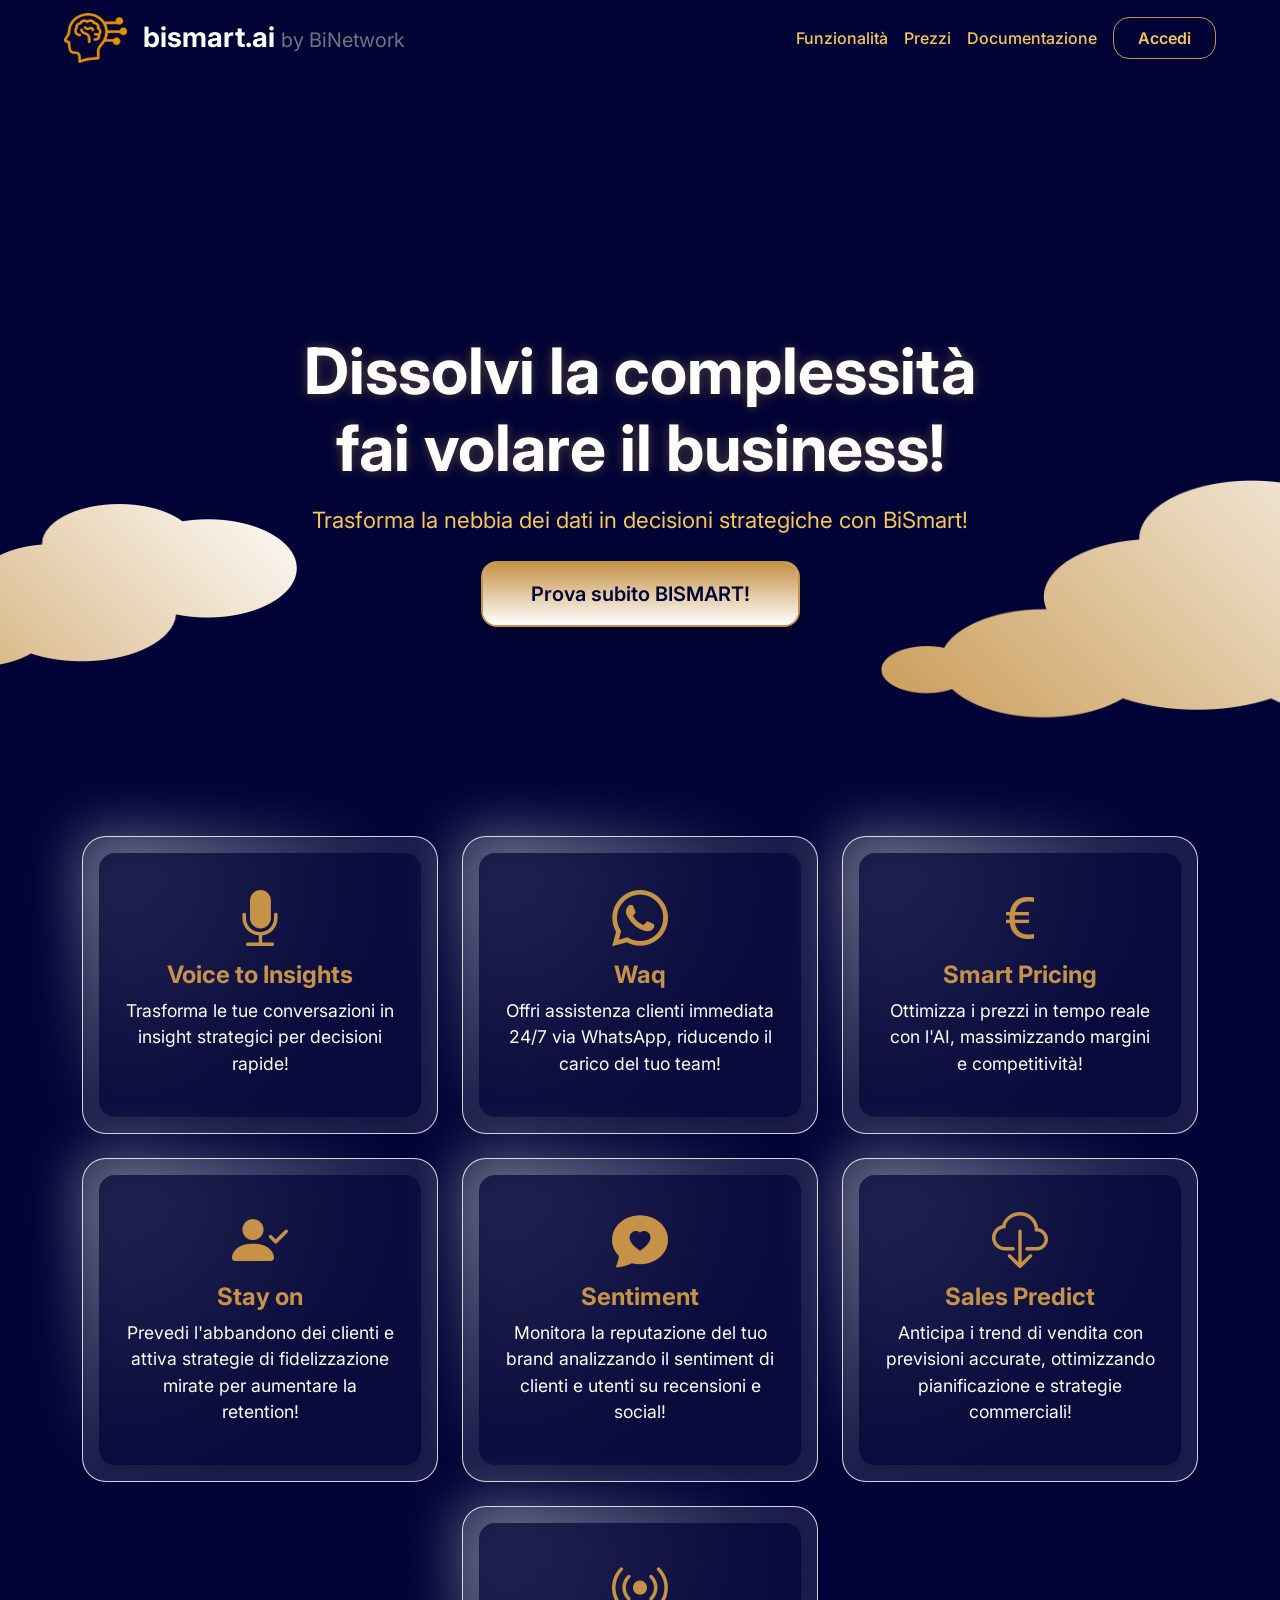
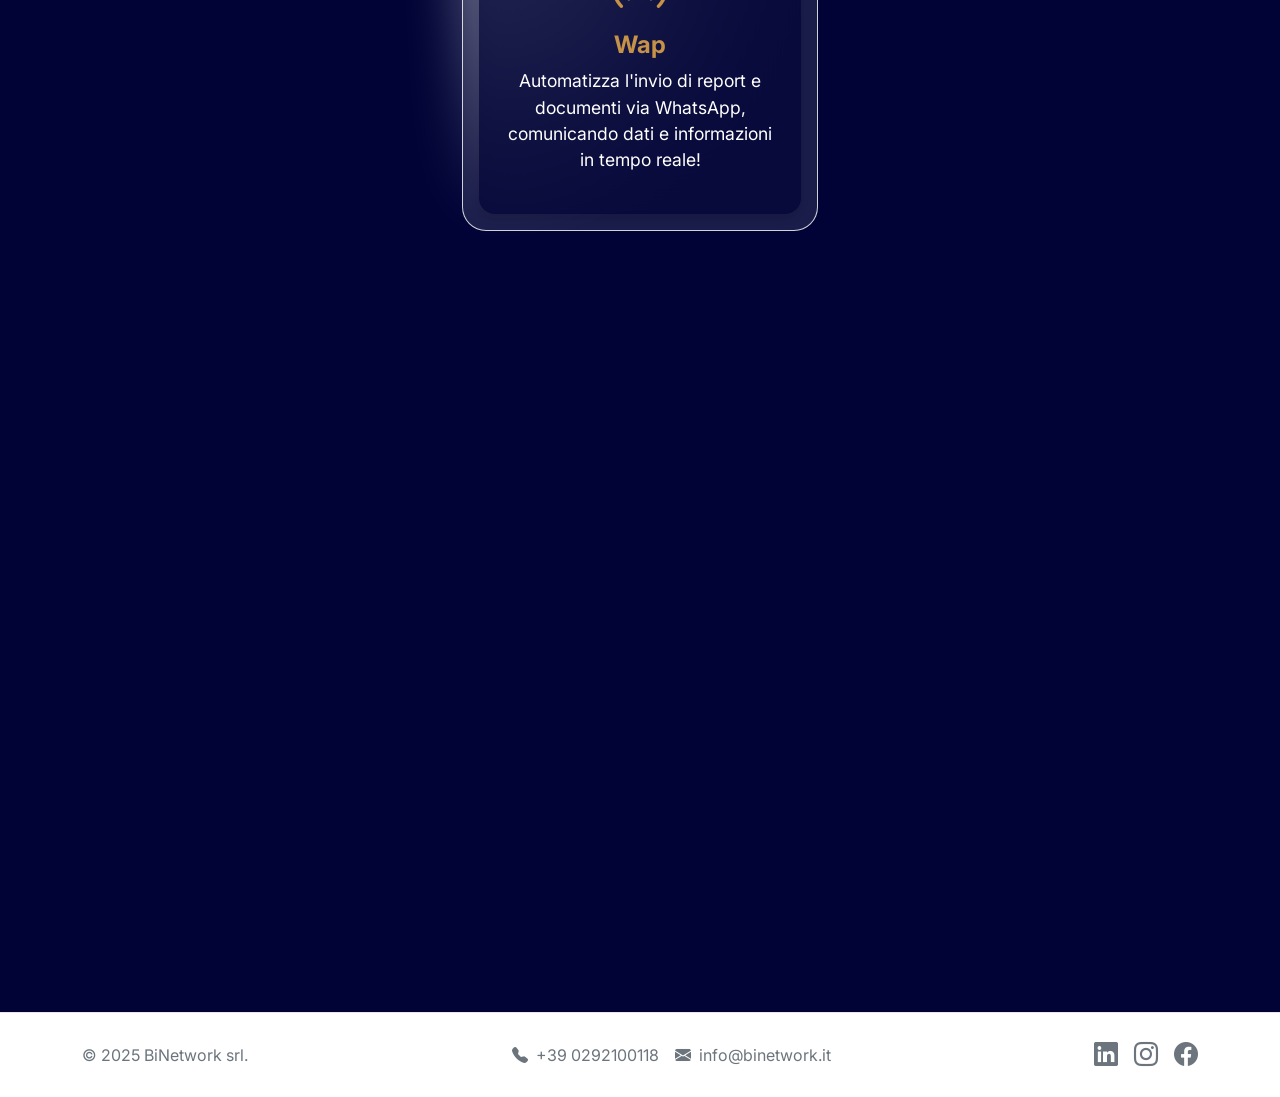
==== commit 9ebe0b9b: "payoff fine tuning" ====
--- a/index.html
+++ b/index.html
@@ -45,9 +45,9 @@
                     </div>
                 </div>
                 <div class="hero-container-width">
-                    <h1 class="display-3 fw-bolder mb-3 color-text-white text-shadow-effect">La Suite di Applicazioni Intelligenti per il Tuo Business</h1>
+                    <h1 class="display-3 fw-bolder mb-3 color-text-white text-shadow-effect">Dissolvi la complessità <br> fai volare il business!</h1>
                     <p class="color-text-gold-light mx-auto max-w-60rem mb-4 lead-custom-size">
-                        Un ecosistema di applicazioni che lavorano in sinergia per offrirti una visione a 360° e automatizzare i processi chiave della tua azienda!
+                        Trasforma la nebbia dei dati in decisioni strategiche con BiSmart!
                     </p>
                     <div class="d-flex flex-column flex-sm-row justify-content-center align-items-center gap-3">
                         <a href="#" class="btn btn-hero-primary color-text-primary fw-semibold py-3 px-5 rounded-4">
--- a/style.css
+++ b/style.css
@@ -210,7 +210,7 @@
 }
 
 .lead-custom-size {
-    font-size: 1.3rem;
+    font-size: 1.4rem;
 }
 
 .card-text-description {
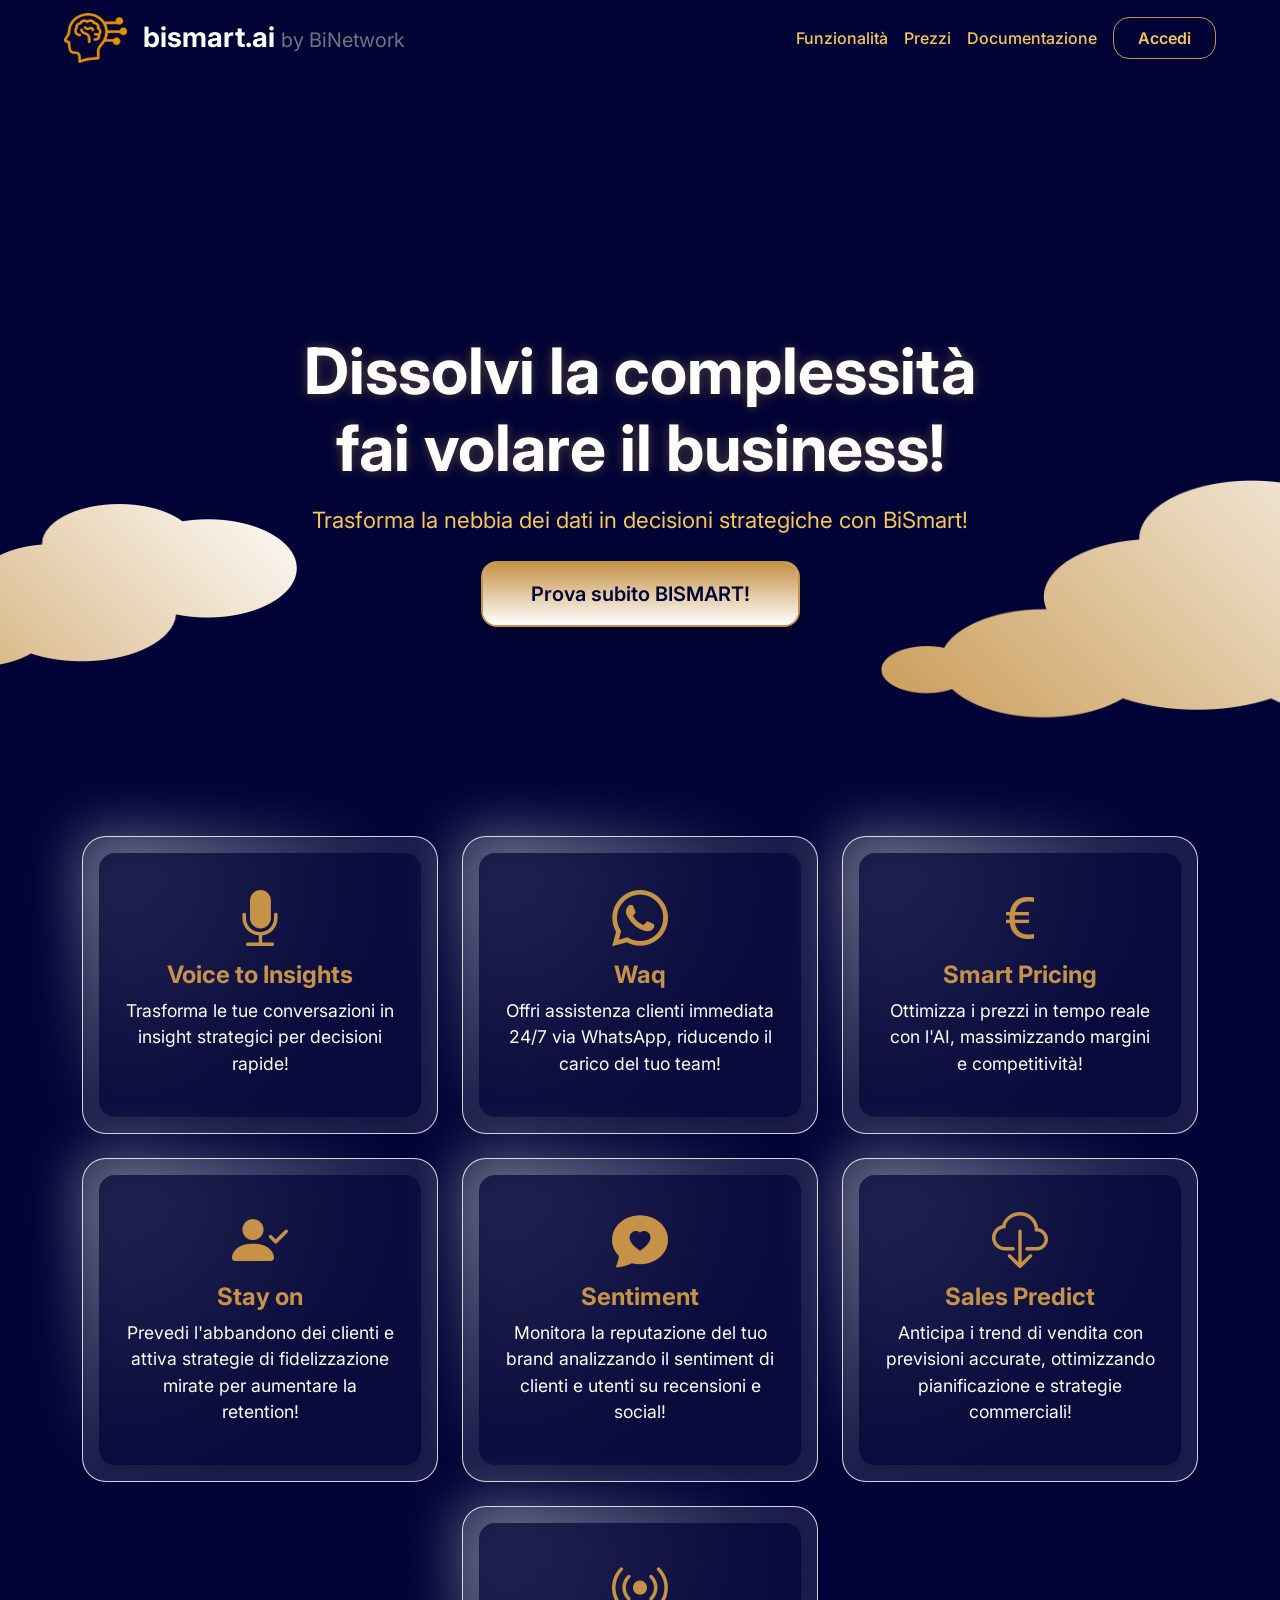
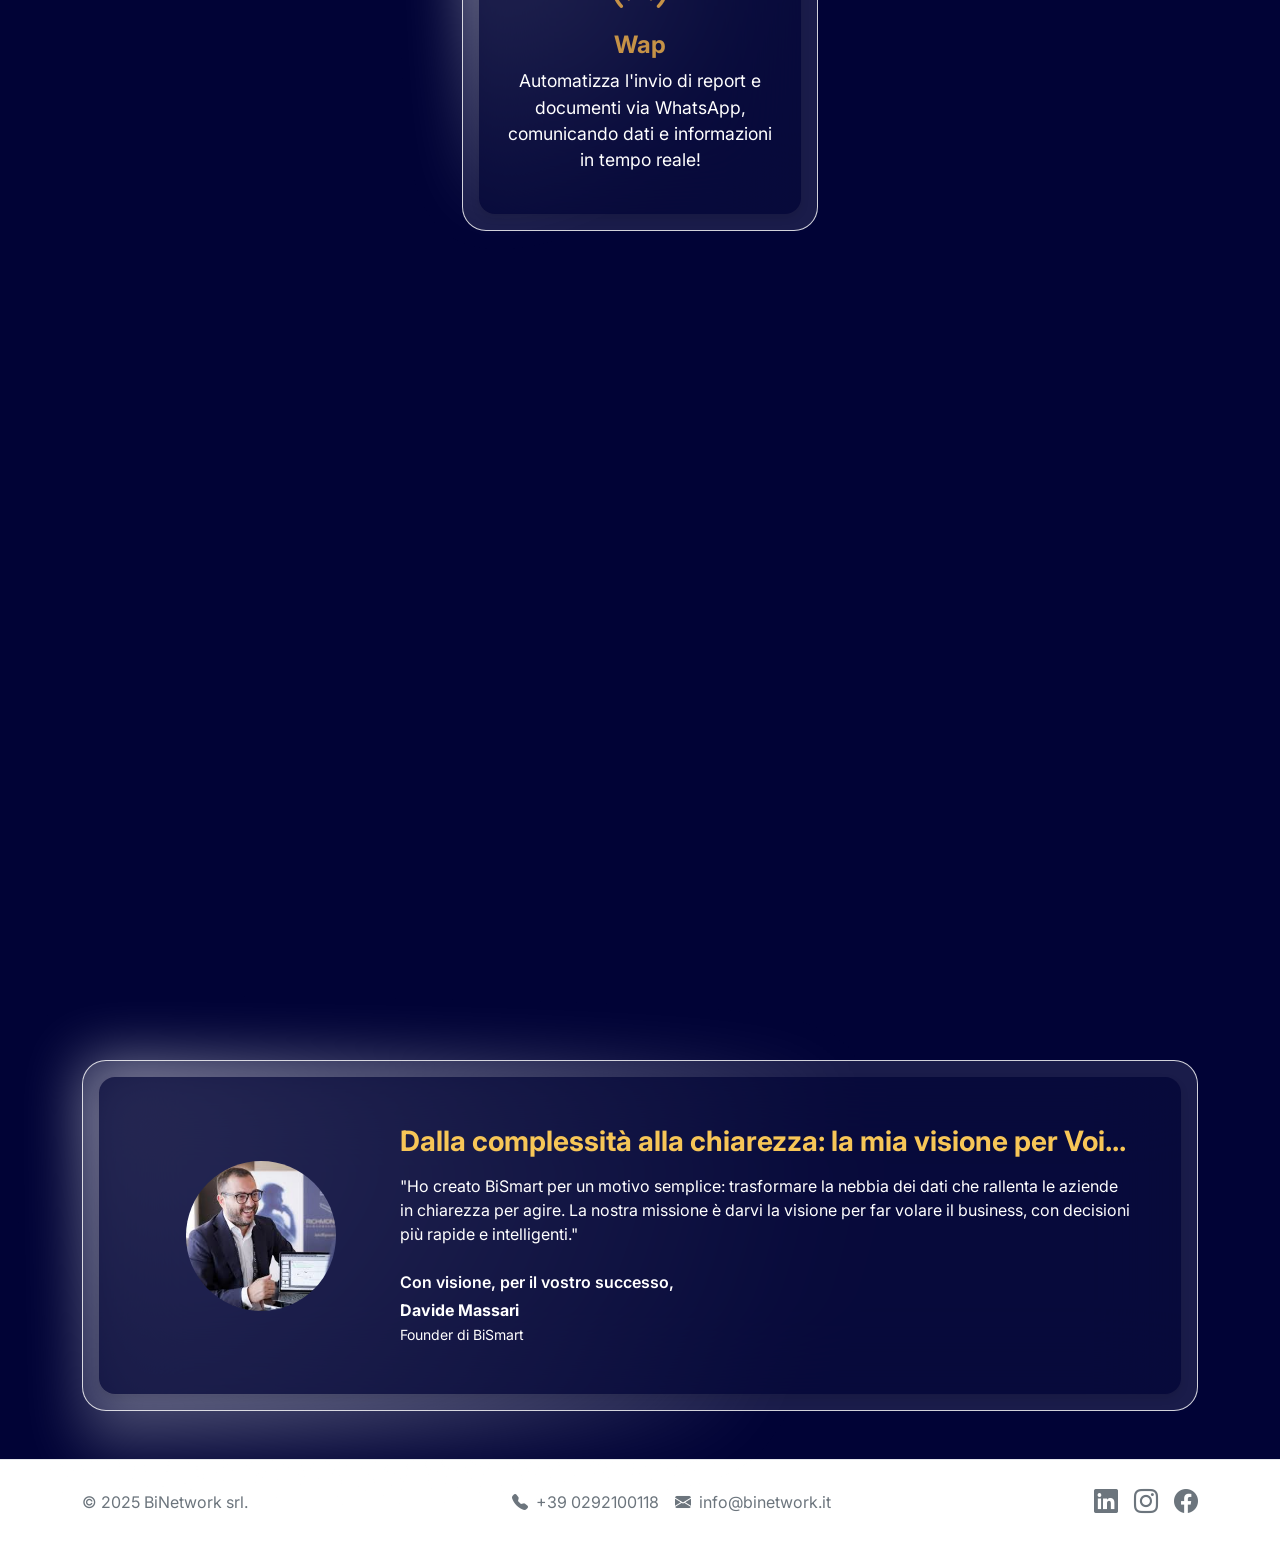
==== commit c26eae3f: "inserita dedica Davide" ====
--- a/index.html
+++ b/index.html
@@ -211,6 +211,28 @@
         </main>
     </div>
     
+            <section id="founder-message" class="py-5 px-custom">
+                <div class="container">
+                    <div class="card-frame">
+                        <div class="card-base p-4 p-md-5">
+                            <div class="row align-items-center justify-content-center">
+                                <div class="col-12 col-md-3 text-center mb-4 mb-md-0">
+                                    <img src="images/davide.jpg" alt="Davide, Founder di BiSmart" class="img-fluid founder-img mx-auto d-block">
+                                </div>
+                                <div class="col-12 col-md-9 color-text-white">
+                                    <h3 class="fw-bolder mb-3 color-text-gold-light">Dalla complessità alla chiarezza: la mia visione per Voi...</h3>
+                                    <p>"Ho creato BiSmart per un motivo semplice: trasformare la nebbia dei dati che rallenta le aziende in chiarezza per agire. La nostra missione è darvi la visione per far volare il business, con decisioni più rapide e intelligenti."</p>
+                                                                                                <div class="mt-4">
+                                                                                                    <p class="fw-semibold mb-1">Con visione, per il vostro successo,</p>
+                                                                                                    <p class="fw-bold mb-0">Davide Massari</p>
+                                                                                                    <p class="mb-0"><small>Founder di BiSmart</small></p>
+                                                                                                </div>                                </div>
+                            </div>
+                        </div>
+                    </div>
+                </div>
+            </section>
+
     <footer class="footer color-bg-primary py-4 px-custom">        <div class="container d-flex flex-column flex-md-row justify-content-between align-items-center">
         <div class="d-flex flex-column flex-md-row align-items-center mb-3 mb-md-0">
             <p class="mb-0 color-text-secondary">&copy; 2025 BiNetwork srl.</p>
--- a/landing_page.css
+++ b/landing_page.css
@@ -159,4 +159,23 @@
 
 .animated-wrapper {
     animation: spostamentoOrizzontale 4s ease-in-out infinite alternate;
+}
+
+.founder-img {
+    border-radius: 50%;
+    width: 150px; /* Adjust size as needed */
+    height: 150px; /* Adjust size as needed */
+    object-fit: cover; /* Ensures the image covers the area without distortion */
+    border: 4px solid var(--color-gold); /* Optional: add a gold border */
+}
+
+/* Responsive adjustments for text alignment on small screens */
+@media (max-width: 767.98px) {
+    #founder-message .col-12.col-md-8 {
+        text-align: center;
+    }
+}
+
+#founder-message {
+    background-color: var(--bismart-blue);
 }
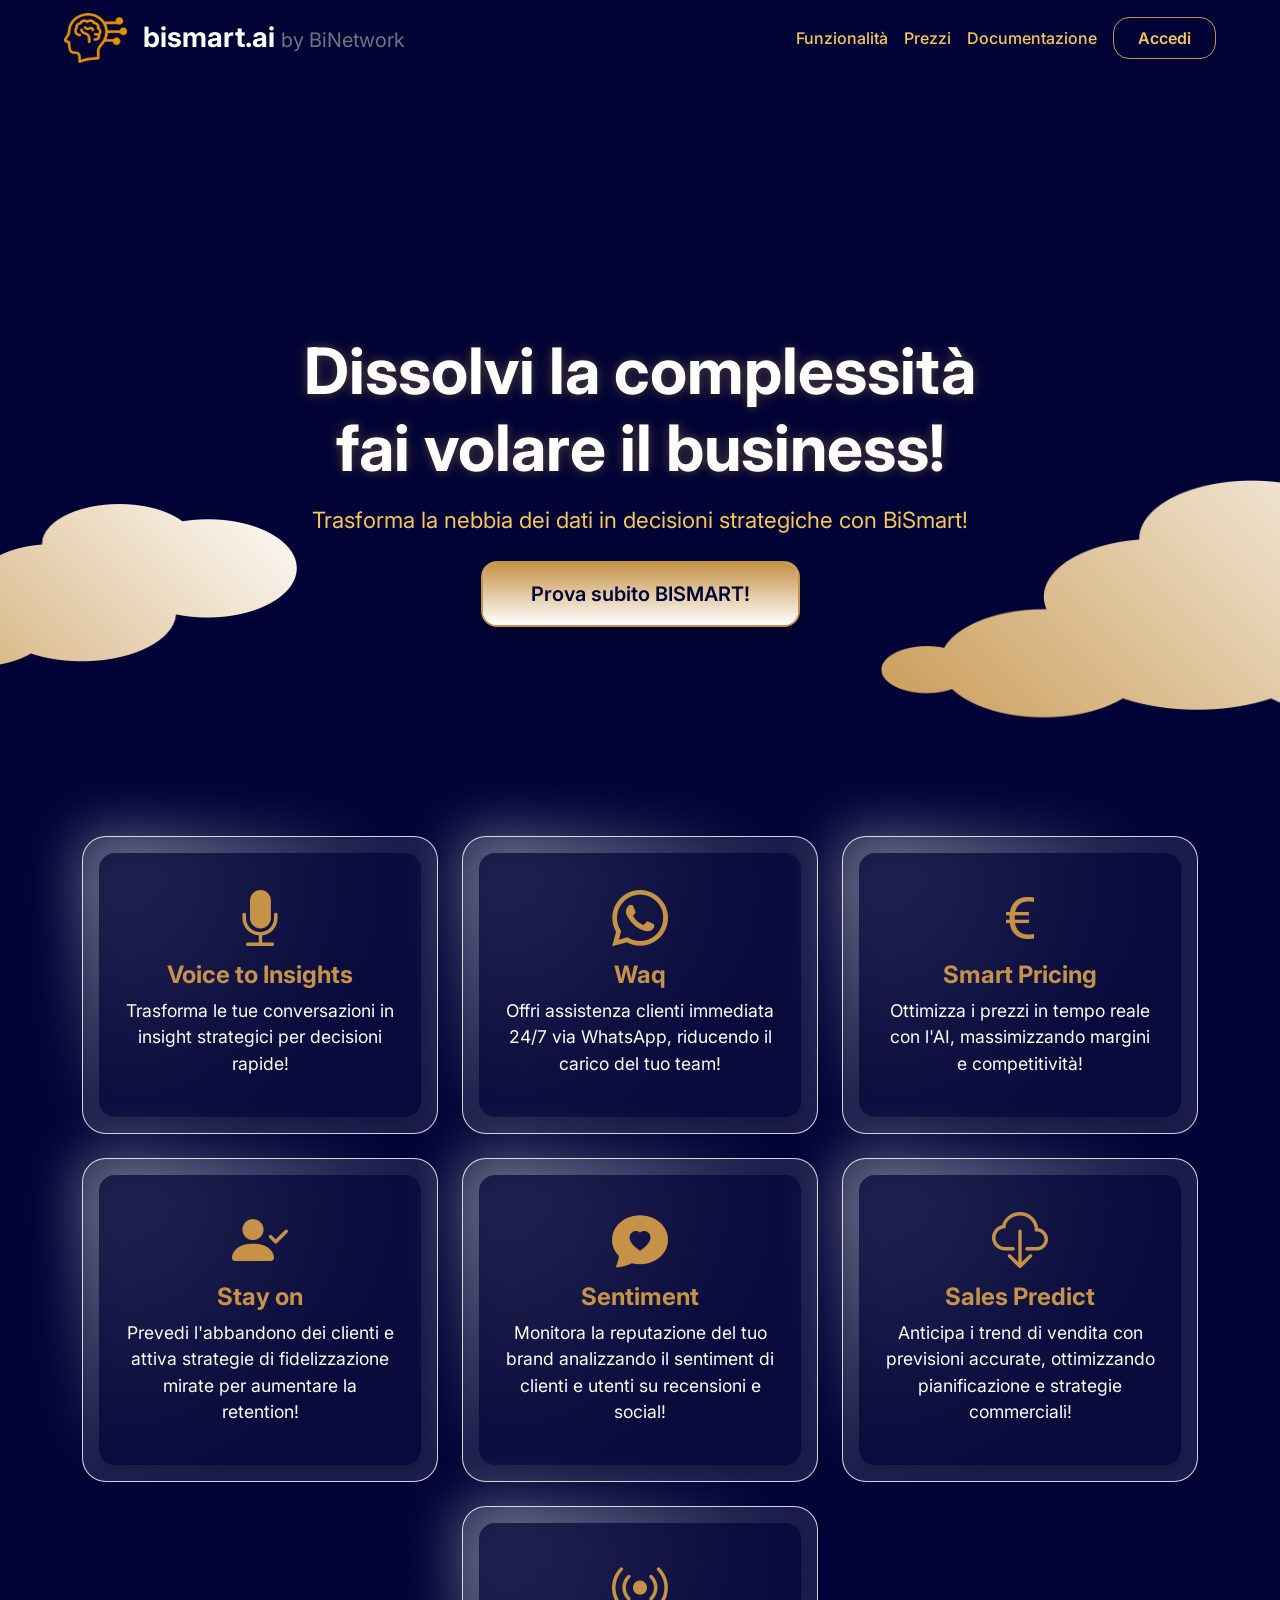
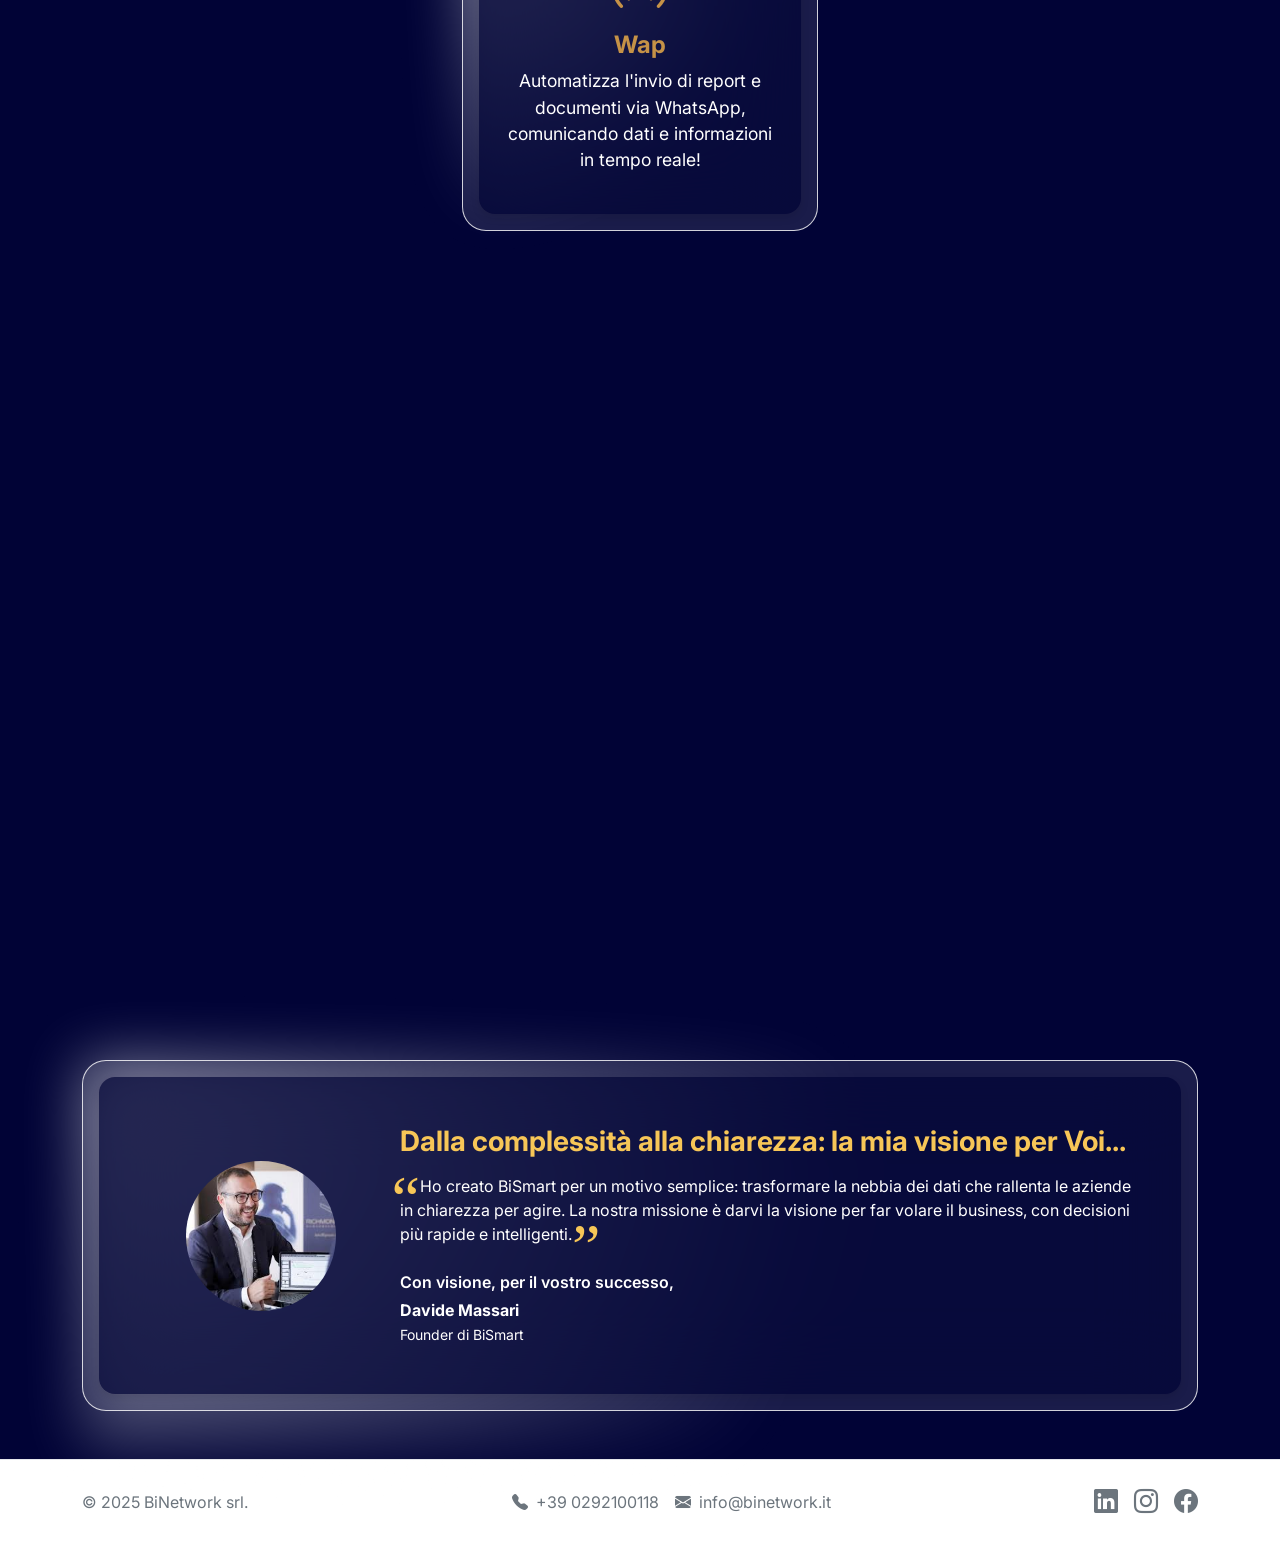
==== commit b5e4c80b: "inserita dedica Davide finita" ====
--- a/index.html
+++ b/index.html
@@ -211,28 +211,29 @@
         </main>
     </div>
     
-            <section id="founder-message" class="py-5 px-custom">
-                <div class="container">
-                    <div class="card-frame">
-                        <div class="card-base p-4 p-md-5">
-                            <div class="row align-items-center justify-content-center">
-                                <div class="col-12 col-md-3 text-center mb-4 mb-md-0">
-                                    <img src="images/davide.jpg" alt="Davide, Founder di BiSmart" class="img-fluid founder-img mx-auto d-block">
-                                </div>
-                                <div class="col-12 col-md-9 color-text-white">
-                                    <h3 class="fw-bolder mb-3 color-text-gold-light">Dalla complessità alla chiarezza: la mia visione per Voi...</h3>
-                                    <p>"Ho creato BiSmart per un motivo semplice: trasformare la nebbia dei dati che rallenta le aziende in chiarezza per agire. La nostra missione è darvi la visione per far volare il business, con decisioni più rapide e intelligenti."</p>
-                                                                                                <div class="mt-4">
-                                                                                                    <p class="fw-semibold mb-1">Con visione, per il vostro successo,</p>
-                                                                                                    <p class="fw-bold mb-0">Davide Massari</p>
-                                                                                                    <p class="mb-0"><small>Founder di BiSmart</small></p>
-                                                                                                </div>                                </div>
-                            </div>
-                        </div>
-                    </div>
-                </div>
-            </section>
-
+    <section id="founder-message" class="py-5 px-custom">
+        <div class="container">
+            <div class="card-frame">
+                <div class="card-base p-4 p-md-5">
+                    <div class="row align-items-center justify-content-center">
+                        <div class="col-12 col-md-3 text-center mb-4 mb-md-0">
+                            <img src="images/davide.jpg" alt="Davide, Founder di BiSmart" class="img-fluid founder-img mx-auto d-block">
+                        </div>
+                        <div class="col-12 col-md-9 color-text-white">
+                            <h3 class="fw-bolder mb-3 color-text-gold-light">Dalla complessità alla chiarezza: la mia visione per Voi...</h3>
+                            <blockquote class="blockquote-styled"><span style="width: 20px; display: inline-block;"></span><span class="first-word">Ho</span> creato BiSmart per un motivo semplice: trasformare la nebbia dei dati che rallenta le aziende in chiarezza per agire. La nostra missione è darvi la visione per far volare il business, con decisioni più rapide e <span class="last-word">intelligenti.</span></blockquote>
+                            <div class="mt-4">
+                                <p class="fw-semibold mb-1">Con visione, per il vostro successo,</p>
+                                <p class="fw-bold mb-0">Davide Massari</p>
+                                <p class="mb-0"><small>Founder di BiSmart</small></p>
+                            </div>                                
+                        </div>
+                    </div>
+                </div>
+            </div>
+        </div>
+    </section>
+    
     <footer class="footer color-bg-primary py-4 px-custom">        <div class="container d-flex flex-column flex-md-row justify-content-between align-items-center">
         <div class="d-flex flex-column flex-md-row align-items-center mb-3 mb-md-0">
             <p class="mb-0 color-text-secondary">&copy; 2025 BiNetwork srl.</p>
--- a/landing_page.css
+++ b/landing_page.css
@@ -178,4 +178,35 @@
 
 #founder-message {
     background-color: var(--bismart-blue);
+}
+
+.blockquote-styled {
+    position: relative;
+}
+
+.blockquote-styled .first-word,
+.blockquote-styled .last-word {
+    position: relative;
+}
+
+.blockquote-styled .first-word::before {
+    content: '“';
+    position: absolute;
+    left: -28px;
+    top: -9px;
+    font-size: 4rem;
+    line-height: 1;
+    color: var(--bismart-gold-light);
+    font-family: 'Georgia', serif;
+}
+
+.blockquote-styled .last-word::after {
+    content: '”';
+    position: absolute;
+    right: -29px;
+    bottom: -35px;
+    font-size: 4rem;
+    line-height: 1;
+    color: var(--bismart-gold-light);
+    font-family: 'Georgia', serif;
 }
